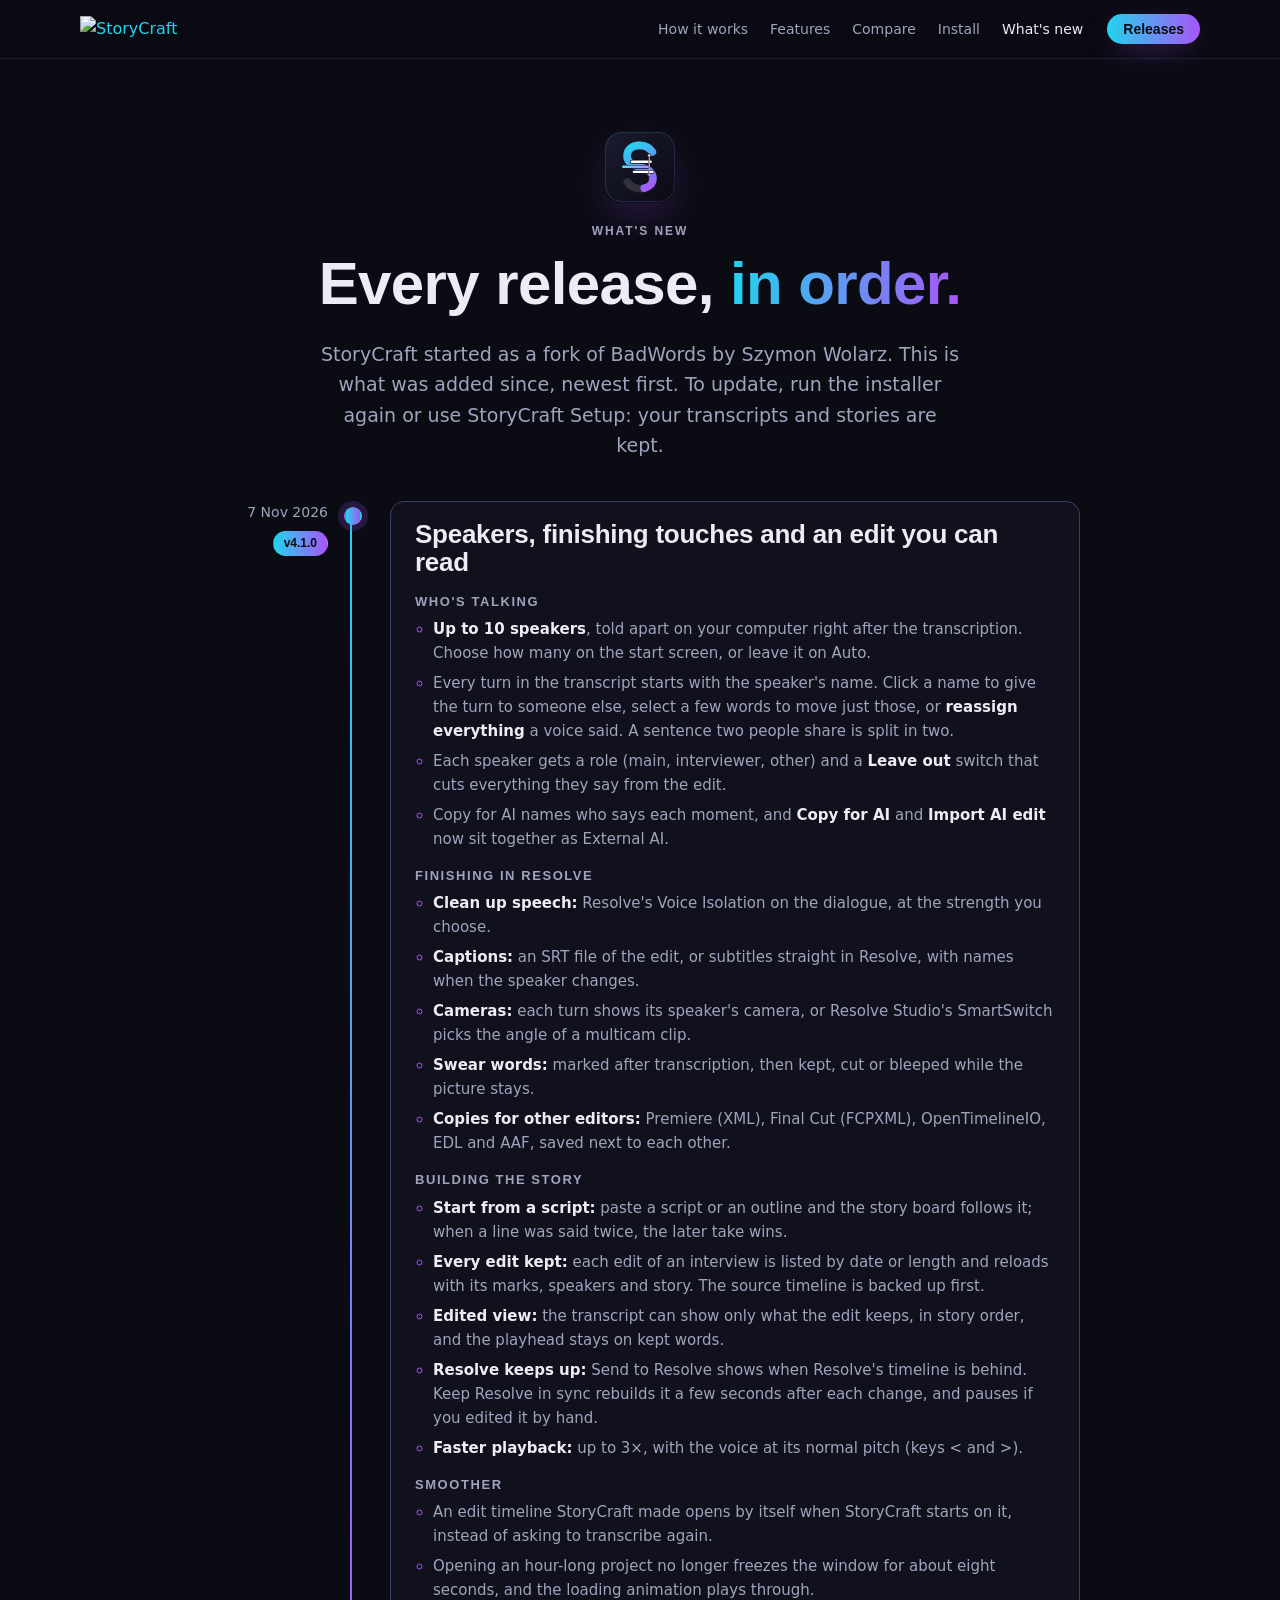
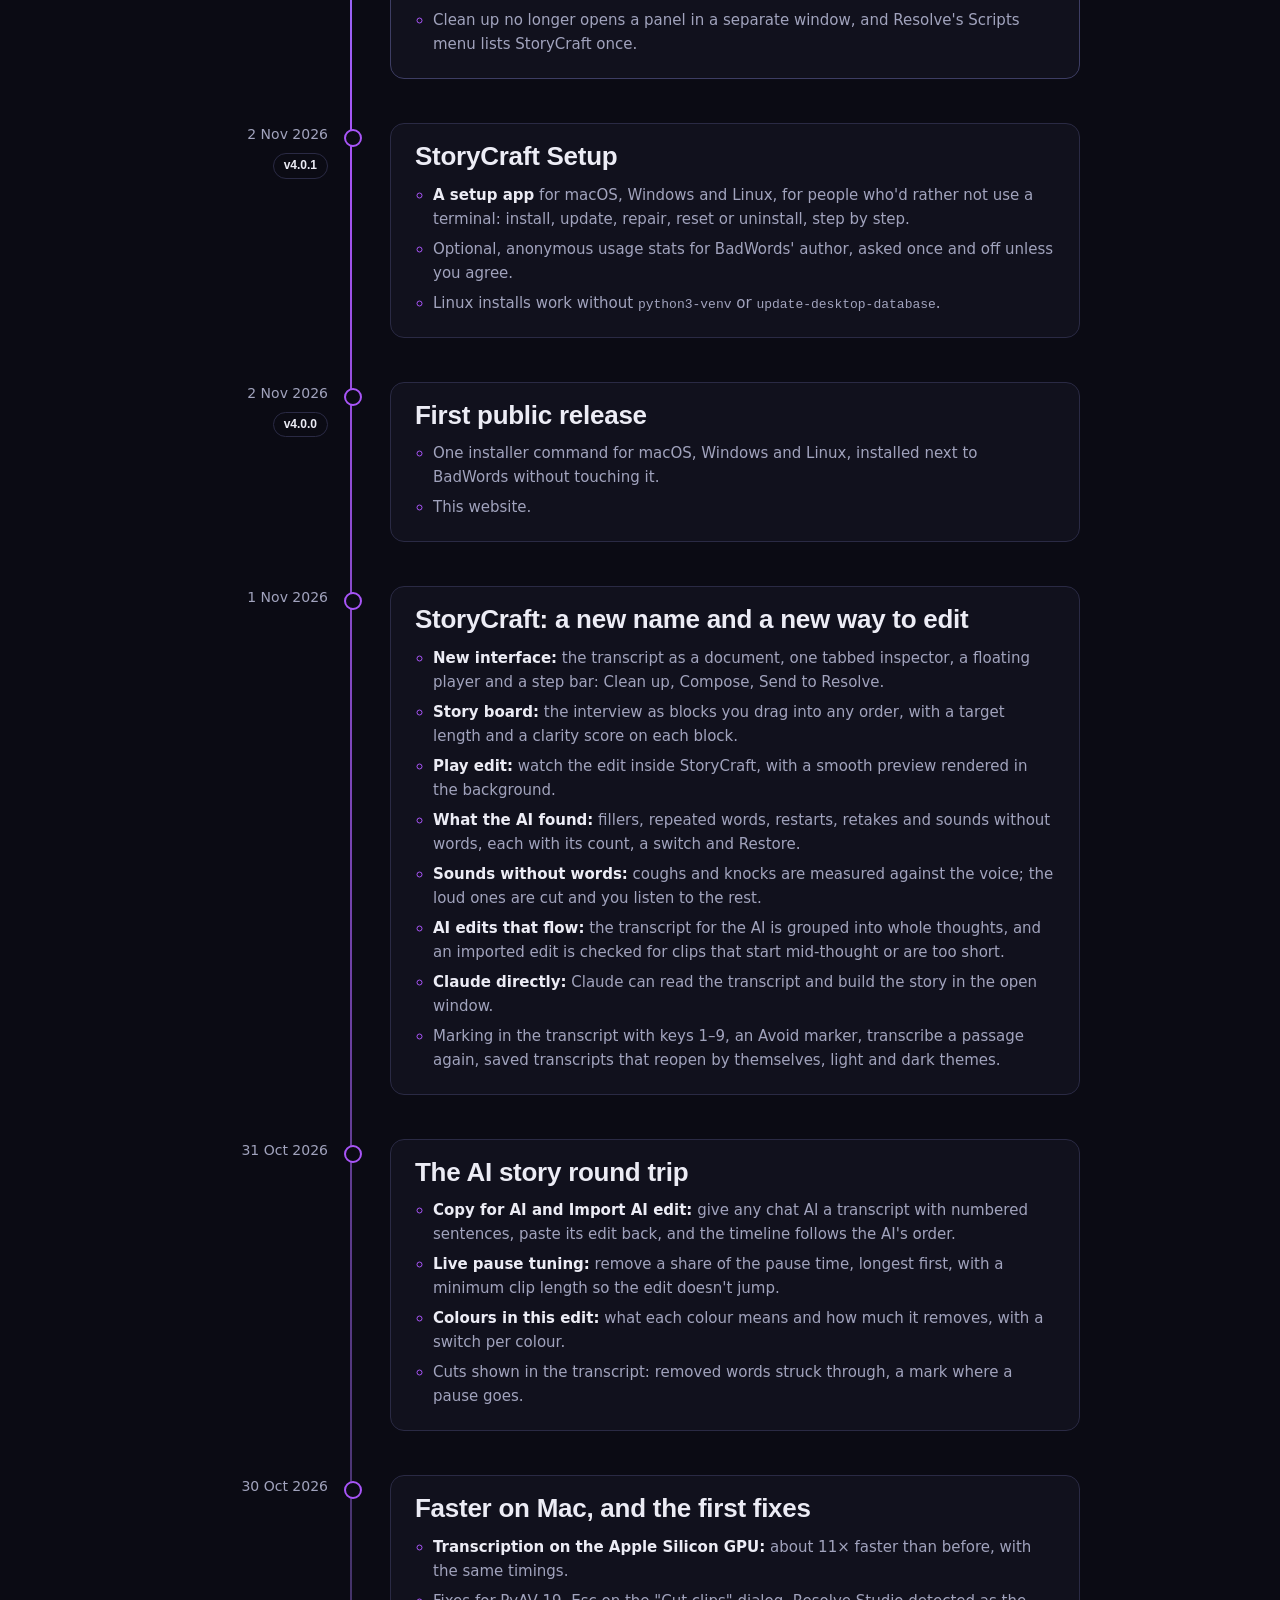
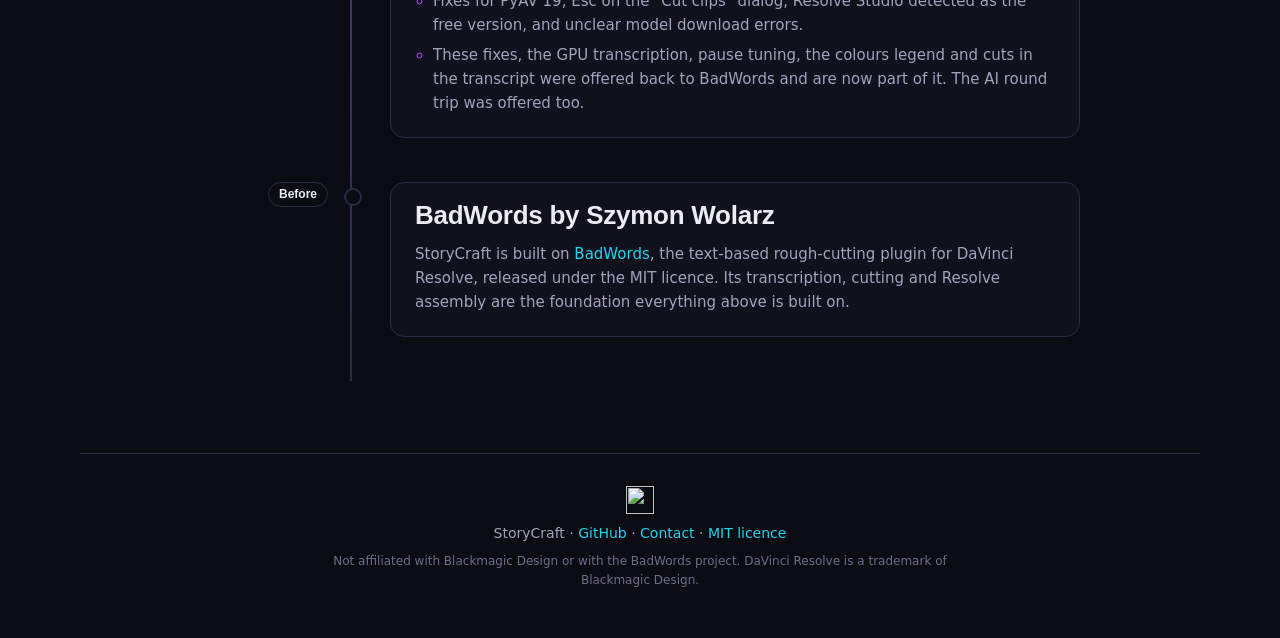
==== website/timeline.html @ 23ee4ccc "feat(website): v4.1 features, animated mark, What's new timeline - Hero mark animated like the app's" ====
<!doctype html>
<html lang="en">
<head>
<meta charset="utf-8">
<meta name="viewport" content="width=device-width, initial-scale=1">
<title>What's new · StoryCraft</title>
<meta name="description" content="Every StoryCraft release and what it added, from the first fixes to BadWords to speakers, captions and cameras by speaker.">
<meta name="theme-color" content="#0b0b14">
<meta property="og:title" content="What's new in StoryCraft">
<meta property="og:description" content="Every StoryCraft release and what it added.">
<meta property="og:image" content="assets/brand/icon-512.png">
<link rel="icon" href="assets/brand/favicon.svg" type="image/svg+xml">
<link rel="icon" href="assets/brand/favicon.ico" sizes="any">
<link rel="apple-touch-icon" href="assets/brand/apple-touch-icon.png">
<link rel="stylesheet" href="styles.css?v=13">
</head>
<body>

<header class="nav">
  <a class="nav-brand" href="index.html" aria-label="StoryCraft home"><img src="assets/brand/storycraft-wordmark.svg" alt="StoryCraft" height="26"></a>
  <nav class="nav-links" aria-label="Sections">
    <a href="index.html#how">How it works</a>
    <a href="index.html#features">Features</a>
    <a href="index.html#compare">Compare</a>
    <a href="index.html#install">Install</a>
    <a href="timeline.html" aria-current="page">What's new</a>
  </nav>
  <a class="btn btn-small" href="https://github.com/Boris-Edu/StoryCraft/releases">Releases</a>
</header>

<main id="top">

<section class="rel-hero wrap">
  <svg class="rel-mark" data-mark width="72" height="72" viewBox="0 0 512 512" aria-hidden="true"><image href="assets/brand/storycraft-mark.svg" width="512" height="512"/></svg>
  <p class="eyebrow">What's new</p>
  <h1>Every release, <span class="grad">in order.</span></h1>
  <p class="lede">StoryCraft started as a fork of BadWords by Szymon Wolarz. This is what was added since, newest first. To update, run the installer again or use StoryCraft Setup: your transcripts and stories are kept.</p>
</section>

<section class="wrap">
  <ol class="rel">

    <li class="rel-item rel-latest">
      <div class="rel-when"><time datetime="2026-11-07">7 Nov 2026</time><span class="rel-ver">v4.1.0</span></div>
      <div class="rel-body">
        <h2>Speakers, finishing touches and an edit you can read</h2>
        <h3>Who's talking</h3>
        <ul>
          <li><b>Up to 10 speakers</b>, told apart on your computer right after the transcription. Choose how many on the start screen, or leave it on Auto.</li>
          <li>Every turn in the transcript starts with the speaker's name. Click a name to give the turn to someone else, select a few words to move just those, or <b>reassign everything</b> a voice said. A sentence two people share is split in two.</li>
          <li>Each speaker gets a role (main, interviewer, other) and a <b>Leave out</b> switch that cuts everything they say from the edit.</li>
          <li>Copy for AI names who says each moment, and <b>Copy for AI</b> and <b>Import AI edit</b> now sit together as External AI.</li>
        </ul>
        <h3>Finishing in Resolve</h3>
        <ul>
          <li><b>Clean up speech:</b> Resolve's Voice Isolation on the dialogue, at the strength you choose.</li>
          <li><b>Captions:</b> an SRT file of the edit, or subtitles straight in Resolve, with names when the speaker changes.</li>
          <li><b>Cameras:</b> each turn shows its speaker's camera, or Resolve Studio's SmartSwitch picks the angle of a multicam clip.</li>
          <li><b>Swear words:</b> marked after transcription, then kept, cut or bleeped while the picture stays.</li>
          <li><b>Copies for other editors:</b> Premiere (XML), Final Cut (FCPXML), OpenTimelineIO, EDL and AAF, saved next to each other.</li>
        </ul>
        <h3>Building the story</h3>
        <ul>
          <li><b>Start from a script:</b> paste a script or an outline and the story board follows it; when a line was said twice, the later take wins.</li>
          <li><b>Every edit kept:</b> each edit of an interview is listed by date or length and reloads with its marks, speakers and story. The source timeline is backed up first.</li>
          <li><b>Edited view:</b> the transcript can show only what the edit keeps, in story order, and the playhead stays on kept words.</li>
          <li><b>Resolve keeps up:</b> Send to Resolve shows when Resolve's timeline is behind. Keep Resolve in sync rebuilds it a few seconds after each change, and pauses if you edited it by hand.</li>
          <li><b>Faster playback:</b> up to 3×, with the voice at its normal pitch (keys &lt; and &gt;).</li>
        </ul>
        <h3>Smoother</h3>
        <ul>
          <li>An edit timeline StoryCraft made opens by itself when StoryCraft starts on it, instead of asking to transcribe again.</li>
          <li>Opening an hour-long project no longer freezes the window for about eight seconds, and the loading animation plays through.</li>
          <li>Clean up no longer opens a panel in a separate window, and Resolve's Scripts menu lists StoryCraft once.</li>
        </ul>
      </div>
    </li>

    <li class="rel-item">
      <div class="rel-when"><time datetime="2026-11-02">2 Nov 2026</time><span class="rel-ver">v4.0.1</span></div>
      <div class="rel-body">
        <h2>StoryCraft Setup</h2>
        <ul>
          <li><b>A setup app</b> for macOS, Windows and Linux, for people who'd rather not use a terminal: install, update, repair, reset or uninstall, step by step.</li>
          <li>Optional, anonymous usage stats for BadWords' author, asked once and off unless you agree.</li>
          <li>Linux installs work without <code>python3-venv</code> or <code>update-desktop-database</code>.</li>
        </ul>
      </div>
    </li>

    <li class="rel-item">
      <div class="rel-when"><time datetime="2026-11-02">2 Nov 2026</time><span class="rel-ver">v4.0.0</span></div>
      <div class="rel-body">
        <h2>First public release</h2>
        <ul>
          <li>One installer command for macOS, Windows and Linux, installed next to BadWords without touching it.</li>
          <li>This website.</li>
        </ul>
      </div>
    </li>

    <li class="rel-item">
      <div class="rel-when"><time datetime="2026-11-01">1 Nov 2026</time></div>
      <div class="rel-body">
        <h2>StoryCraft: a new name and a new way to edit</h2>
        <ul>
          <li><b>New interface:</b> the transcript as a document, one tabbed inspector, a floating player and a step bar: Clean up, Compose, Send to Resolve.</li>
          <li><b>Story board:</b> the interview as blocks you drag into any order, with a target length and a clarity score on each block.</li>
          <li><b>Play edit:</b> watch the edit inside StoryCraft, with a smooth preview rendered in the background.</li>
          <li><b>What the AI found:</b> fillers, repeated words, restarts, retakes and sounds without words, each with its count, a switch and Restore.</li>
          <li><b>Sounds without words:</b> coughs and knocks are measured against the voice; the loud ones are cut and you listen to the rest.</li>
          <li><b>AI edits that flow:</b> the transcript for the AI is grouped into whole thoughts, and an imported edit is checked for clips that start mid-thought or are too short.</li>
          <li><b>Claude directly:</b> Claude can read the transcript and build the story in the open window.</li>
          <li>Marking in the transcript with keys 1–9, an Avoid marker, transcribe a passage again, saved transcripts that reopen by themselves, light and dark themes.</li>
        </ul>
      </div>
    </li>

    <li class="rel-item">
      <div class="rel-when"><time datetime="2026-10-31">31 Oct 2026</time></div>
      <div class="rel-body">
        <h2>The AI story round trip</h2>
        <ul>
          <li><b>Copy for AI and Import AI edit:</b> give any chat AI a transcript with numbered sentences, paste its edit back, and the timeline follows the AI's order.</li>
          <li><b>Live pause tuning:</b> remove a share of the pause time, longest first, with a minimum clip length so the edit doesn't jump.</li>
          <li><b>Colours in this edit:</b> what each colour means and how much it removes, with a switch per colour.</li>
          <li>Cuts shown in the transcript: removed words struck through, a mark where a pause goes.</li>
        </ul>
      </div>
    </li>

    <li class="rel-item">
      <div class="rel-when"><time datetime="2026-10-30">30 Oct 2026</time></div>
      <div class="rel-body">
        <h2>Faster on Mac, and the first fixes</h2>
        <ul>
          <li><b>Transcription on the Apple Silicon GPU:</b> about 11× faster than before, with the same timings.</li>
          <li>Fixes for PyAV 19, Esc on the "Cut clips" dialog, Resolve Studio detected as the free version, and unclear model download errors.</li>
          <li>These fixes, the GPU transcription, pause tuning, the colours legend and cuts in the transcript were offered back to BadWords and are now part of it. The AI round trip was offered too.</li>
        </ul>
      </div>
    </li>

    <li class="rel-item rel-origin">
      <div class="rel-when"><span class="rel-ver">Before</span></div>
      <div class="rel-body">
        <h2>BadWords by Szymon Wolarz</h2>
        <p>StoryCraft is built on <a href="https://github.com/veritus-git/BadWords">BadWords</a>, the text-based rough-cutting plugin for DaVinci Resolve, released under the MIT licence. Its transcription, cutting and Resolve assembly are the foundation everything above is built on.</p>
      </div>
    </li>

  </ol>
</section>

</main>

<footer class="footer wrap">
  <img src="assets/brand/storycraft-glyph.svg" alt="" width="28" height="28">
  <p>StoryCraft · <a href="https://github.com/Boris-Edu/StoryCraft">GitHub</a> · <a href="mailto:boris@dessimond.com">Contact</a> · <a href="https://github.com/Boris-Edu/StoryCraft/blob/fork/LICENSE">MIT licence</a></p>
  <p class="fine">Not affiliated with Blackmagic Design or with the BadWords project. DaVinci Resolve is a trademark of Blackmagic Design.</p>
</footer>

<script src="mark.js?v=1"></script>
</body>
</html>
---- website/styles.css ----
@font-face { font-family: "Outfit"; src: url("assets/fonts/Outfit-Variable.ttf") format("truetype"); font-weight: 100 900; font-display: swap; }
@font-face { font-family: "Inter"; src: url("assets/fonts/Inter-Variable.ttf") format("truetype"); font-weight: 100 900; font-display: swap; }

:root {
  --ink: #0b0b14;
  --ink-2: #11111d;
  --ink-3: #181828;
  --ink-4: #22223a;
  --line: #2a2a44;
  --text: #ececf5;
  --muted: #a1a3bd;
  --faint: #6c6e8a;
  --cyan: #22d3ee;
  --violet: #a855f7;
  --grad: linear-gradient(90deg, var(--cyan), var(--violet));
  --red: #f05252;
  --blue: #5b8def;
  --tan: #c8a97e;
  --cocoa: #8b5a3c;
  --yellow: #f5c542;
  --green: #34d399;
  --radius: 14px;
}

* { box-sizing: border-box; }
html { scroll-behavior: smooth; }
body {
  margin: 0;
  background: var(--ink);
  color: var(--text);
  font: 16px/1.6 "Inter", system-ui, sans-serif;
  -webkit-font-smoothing: antialiased;
  overflow-x: hidden;
}
a { color: var(--cyan); text-decoration: none; }
a:hover { text-decoration: underline; }
h1, h2, h3 { font-family: "Outfit", "Inter", sans-serif; line-height: 1.1; margin: 0; letter-spacing: -0.01em; }
h2 { font-size: clamp(28px, 4vw, 40px); font-weight: 600; }
h3 { font-size: 19px; font-weight: 600; }
code { font: 13px/1.4 ui-monospace, "SF Mono", Menlo, monospace; }
.wrap { width: min(1120px, 100% - 32px); margin-inline: auto; }
.grad { background: var(--grad); -webkit-background-clip: text; background-clip: text; color: transparent; }
.eyebrow { font: 600 12px/1 "Outfit", sans-serif; letter-spacing: .16em; text-transform: uppercase; color: var(--muted); margin: 0 0 14px; }
.section-head { text-align: center; max-width: 680px; margin: 0 auto 44px; }
.section-lede { color: var(--muted); margin: 14px 0 0; }

/* ── Buttons ── */
.btn {
  display: inline-flex; align-items: center; justify-content: center; gap: 8px;
  padding: 13px 22px; border-radius: 999px; border: 0;
  background: var(--grad); color: #0b0b14; font: 600 15px/1 "Inter", sans-serif;
  box-shadow: 0 8px 30px -10px rgba(168, 85, 247, .6);
  transition: transform .2s, box-shadow .2s;
}
.btn:hover { text-decoration: none; transform: translateY(-1px); box-shadow: 0 12px 34px -10px rgba(168, 85, 247, .8); }
.btn-ghost { background: transparent; color: var(--text); box-shadow: inset 0 0 0 1px var(--line); }
.btn-ghost:hover { box-shadow: inset 0 0 0 1px var(--muted); }
.btn-small { padding: 8px 16px; font-size: 14px; }
.btn-coffee { background: #0b8e46; color: #fff; box-shadow: 0 8px 30px -12px rgba(11, 142, 70, .8); }

/* ── Nav ── */
.nav {
  position: sticky; top: 0; z-index: 10;
  display: flex; align-items: center; gap: 24px;
  padding: 14px max(16px, calc((100% - 1120px) / 2));
  background: rgba(11, 11, 20, .78); backdrop-filter: blur(12px);
  border-bottom: 1px solid rgba(42, 42, 68, .6);
}
.nav-brand { display: flex; }
.nav-links { display: flex; gap: 22px; margin-left: auto; }
.nav-links a { color: var(--muted); font-size: 14px; }
.nav-links a:hover { color: var(--text); text-decoration: none; }

/* ── Hero ── */
.hero { position: relative; text-align: center; padding: 96px 16px 72px; overflow: hidden; }
.hero-glow {
  position: absolute; inset: -20% 10% auto; height: 560px; z-index: -1;
  background: radial-gradient(closest-side, rgba(34, 211, 238, .22), transparent 70%) 35% 40% / 60% 80% no-repeat,
              radial-gradient(closest-side, rgba(168, 85, 247, .28), transparent 70%) 65% 50% / 60% 80% no-repeat;
  filter: blur(20px);
  animation: breathe 9s ease-in-out infinite alternate;
}
@keyframes breathe { from { opacity: .7; transform: scale(.96); } to { opacity: 1; transform: scale(1.04); } }
.hero-mark { display: block; margin: 0 auto 28px; border-radius: 24px; box-shadow: 0 20px 60px -20px rgba(168, 85, 247, .6); }
.hero h1 { font-size: clamp(40px, 7vw, 76px); font-weight: 600; }
.lede { max-width: 640px; margin: 22px auto 0; color: var(--muted); font-size: clamp(16px, 2vw, 19px); }
.hero-cta { display: flex; gap: 12px; justify-content: center; flex-wrap: wrap; margin-top: 32px; }
.flow-pills { list-style: none; display: flex; flex-wrap: wrap; justify-content: center; gap: 8px; padding: 0; margin: 40px 0 0; counter-reset: p; }
.flow-pills li {
  counter-increment: p; font-size: 13px; color: var(--muted);
  padding: 7px 14px; border-radius: 999px; border: 1px solid var(--line); background: var(--ink-2);
}
.flow-pills li::before { content: counter(p); color: var(--cyan); font-weight: 600; margin-right: 8px; }

/* ── Why ── */
.why { text-align: center; max-width: 760px; padding: 32px 0 88px; }
.why-quote { font: 500 clamp(20px, 2.6vw, 27px)/1.45 "Outfit", sans-serif; margin: 0; }
.why-answer { color: var(--muted); margin: 18px 0 0; }

/* ── How: steps ── */
.how { padding-bottom: 104px; }
.how-grid > *, .clean > *, .compose > *, .resolve > *, .ai-grid > *, .cards > * { min-width: 0; }
.how-grid { display: grid; grid-template-columns: minmax(260px, 340px) 1fr; gap: 28px; align-items: start; }
.steps { list-style: none; margin: 0; padding: 0; display: grid; gap: 10px; }
.step {
  position: relative; overflow: hidden; width: 100%; text-align: left; cursor: pointer;
  display: flex; gap: 14px; padding: 16px; border-radius: var(--radius);
  background: transparent; border: 1px solid transparent; color: var(--muted); font: inherit;
  transition: background .25s, border-color .25s, color .25s;
}
.step:hover { background: var(--ink-2); }
.step[aria-selected="true"] { background: var(--ink-2); border-color: var(--line); color: var(--text); }
.step-num {
  flex: none; width: 28px; height: 28px; border-radius: 50%; display: grid; place-items: center;
  font: 600 13px/1 "Outfit", sans-serif; border: 1px solid var(--line); color: var(--muted);
}
.step[aria-selected="true"] .step-num { background: var(--grad); color: #0b0b14; border-color: transparent; }
.step-text { display: grid; gap: 4px; }
.step-text b { font: 600 16px/1.3 "Outfit", sans-serif; }
.step-text span { font-size: 14px; line-height: 1.5; }
.step-progress { position: absolute; left: 0; bottom: 0; height: 2px; width: 0; background: var(--grad); }
.step[aria-selected="true"] .step-progress { animation: progress var(--dur, 6s) linear forwards; }
.paused .step[aria-selected="true"] .step-progress { animation-play-state: paused; }
@keyframes progress { to { width: 100%; } }

/* ── How: stage ── */
.stage {
  position: relative; min-height: 430px; border-radius: 18px; overflow: hidden;
  background: linear-gradient(180deg, var(--ink-2), var(--ink));
  border: 1px solid var(--line);
  box-shadow: 0 40px 80px -40px rgba(0, 0, 0, .8), 0 0 0 1px rgba(168, 85, 247, .06);
}
.stage-bar { display: flex; align-items: center; gap: 12px; padding: 11px 14px; border-bottom: 1px solid var(--line); background: var(--ink-3); }
.dots { display: flex; gap: 6px; }
.dots i { width: 10px; height: 10px; border-radius: 50%; background: #3a3a55; }
.stage-title { font-size: 12px; color: var(--muted); flex: 1; text-align: center; }
.stage-pause { font: 12px "Inter", sans-serif; color: var(--muted); background: transparent; border: 1px solid var(--line); border-radius: 6px; padding: 3px 9px; cursor: pointer; }
.stage-pause:hover { color: var(--text); }
.scene { position: absolute; inset: 45px 0 0; padding: 22px; opacity: 0; visibility: hidden; transition: opacity .4s; }
.scene.active { opacity: 1; visibility: visible; }

/* animated pieces: [data-at] elements get their class at their time */
.resetting, .resetting * { transition: none !important; }
[data-at] { transition: opacity .45s, transform .45s, max-width .5s, color .3s, background-color .3s; }

/* Scene 1: transcribe */
.wave { position: relative; height: 64px; display: flex; align-items: center; gap: 3px; padding: 0 2px; margin-bottom: 18px; }
.wave > i { flex: 1; border-radius: 2px; background: #33335a; min-height: 3px; }
.wave-head { position: absolute; top: -4px; bottom: -4px; left: 0; width: 2px; background: var(--cyan); box-shadow: 0 0 12px var(--cyan); }
.wave-head.run { animation: sweep 4s linear forwards; }
@keyframes sweep { to { left: 100%; } }
.status-chip { display: inline-flex; align-items: center; gap: 9px; font-size: 12px; color: var(--muted); padding: 6px 12px; border-radius: 999px; background: var(--ink-3); border: 1px solid var(--line); margin-bottom: 16px; }
.status-chip .pct { color: var(--text); font-weight: 600; min-width: 3.4ch; }
.spin { width: 12px; height: 12px; border-radius: 50%; border: 2px solid var(--line); border-top-color: var(--cyan); animation: rot 0.9s linear infinite; }
@keyframes rot { to { transform: rotate(360deg); } }
.transcript { display: grid; gap: 4px; }
.line { margin: 0; padding: 7px 10px; border-radius: 8px; font-size: 15px; opacity: 0; transform: translateY(6px); }
.line.on, .line.show { opacity: 1; transform: none; }
.line:hover { background: var(--ink-3); }
.line time { display: inline-block; width: 42px; color: var(--faint); font: 12px ui-monospace, Menlo, monospace; }
.sound { font-size: 13px; color: #d9b49a; background: rgba(139, 90, 60, .28); border: 1px solid rgba(139, 90, 60, .6); border-radius: 6px; padding: 1px 8px; }

/* Scene 2: clean up */
.clean { display: grid; grid-template-columns: 1fr 210px; gap: 18px; }
.cut { display: inline-block; vertical-align: bottom; white-space: pre; max-width: 30em; overflow: hidden; border-radius: 4px; }
.cut.on { text-decoration: line-through; text-decoration-thickness: 2px; }
.cut.filler.on { background-color: rgba(240, 82, 82, .22); color: #ffb4b4; }
.cut.retake.on { background-color: rgba(91, 141, 239, .22); color: #b9cdfa; }
.cut.sound { color: #d9b49a; background: rgba(139, 90, 60, .28); padding: 0 8px; }
.cut.sound.on { background-color: rgba(139, 90, 60, .5); color: #f3d3bd; }
.go .cut { max-width: 0; padding: 0; opacity: 0; }
.gone-line { max-height: 3em; transition: max-height .5s, padding .5s, opacity .4s; overflow: hidden; }
.go .gone-line { max-height: 0; padding-block: 0; opacity: 0; }
.found { background: var(--ink-3); border: 1px solid var(--line); border-radius: 12px; padding: 14px; align-self: start; }
.found-title { margin: 0 0 10px; font: 600 13px "Outfit", sans-serif; }
.found-row { display: flex; align-items: center; gap: 8px; margin: 0; padding: 6px 0; font-size: 13px; color: var(--muted); opacity: .25; }
.found-row.on { opacity: 1; }
.found-row b { margin-left: auto; color: var(--text); }
.sw { width: 10px; height: 10px; border-radius: 3px; }
.sw.red { background: var(--red); } .sw.blue { background: var(--blue); } .sw.cocoa { background: var(--cocoa); } .sw.tan { background: var(--tan); }
.found-total { margin: 10px 0 0; padding-top: 10px; border-top: 1px solid var(--line); font-size: 13px; color: var(--muted); opacity: 0; }
.found-total.on { opacity: 1; }
.found-total b { color: var(--text); font-size: 16px; }

/* Scene 3: compose */
.compose { display: grid; grid-template-columns: 1fr 1fr; gap: 18px; }
.chat { display: flex; flex-direction: column; gap: 8px; min-width: 0; }
.bubble { margin: 0; padding: 10px 13px; border-radius: 12px; font-size: 14px; opacity: 0; transform: translateY(6px); }
.bubble.user { background: var(--ink-4); align-self: flex-end; border-bottom-right-radius: 4px; max-width: 90%; }
.bubble.reply { background: rgba(168, 85, 247, .14); border: 1px solid rgba(168, 85, 247, .35); border-bottom-left-radius: 4px; }
.tool { margin: 0; display: flex; align-items: center; gap: 8px; font-size: 12.5px; color: var(--muted); opacity: 0; transform: translateY(6px); }
.tool code { color: var(--cyan); font-size: 12px; }
.bubble.on, .tool.on { opacity: 1; transform: none; }
.tick { flex: none; width: 16px; height: 16px; border-radius: 50%; display: grid; place-items: center; font-size: 10px; font-weight: 700; color: #0b0b14; }
.tick.ok { background: var(--green); } .tick.ok::after { content: "✓"; }
.tick.warn { background: var(--yellow); } .tick.warn::after { content: "!"; }
.board { background: var(--ink-3); border: 1px solid var(--line); border-radius: 12px; padding: 12px; }
.board-head { display: flex; justify-content: space-between; font: 600 13px "Outfit", sans-serif; margin-bottom: 8px; }
.target { color: var(--muted); font: 12px "Inter", sans-serif; }
.target b { color: var(--text); display: inline-grid; }
.target b > span { grid-area: 1 / 1; }
.target .t-c { opacity: 0; }
.target b > span > span { opacity: 0; }
.target .t-a { opacity: 1; }
.target .t-b.on { opacity: 1; color: var(--yellow); }
.target .t-c.on { opacity: 1; color: var(--green); }
.target b > span.hide { opacity: 0; }
.meter { height: 4px; border-radius: 4px; background: var(--ink-4); margin-bottom: 12px; overflow: hidden; }
.meter span { display: block; height: 100%; width: 8%; background: var(--grad); transition: width .8s, background .3s; }
.meter span.over { width: 100%; background: var(--yellow); }
.sorted-meter .meter span { width: 98%; background: var(--grad); }
.blocks { position: relative; height: calc(6 * 40px); }
.block {
  position: absolute; left: 0; right: 0; height: 34px; top: calc(var(--from) * 40px);
  display: flex; align-items: center; gap: 9px; padding: 0 10px; border-radius: 8px;
  background: var(--ink-4); border: 1px solid var(--line); font-size: 13px;
  transition: top .7s cubic-bezier(.6, .05, .3, 1), opacity .4s, border-color .3s;
}
.block i { width: 4px; height: 18px; border-radius: 2px; background: var(--c); }
.block em { margin-left: auto; font-style: normal; color: var(--faint); font-size: 12px; }
.block.sorted { top: calc(var(--to) * 40px); }
.block.drop.flag { border-color: var(--yellow); }
.sorted-meter .block.drop { opacity: 0; top: calc(var(--to) * 40px); }

/* Scene 4: Resolve */
.resolve { display: grid; grid-template-columns: 190px 1fr; gap: 14px; }
.pool { background: var(--ink-3); border: 1px solid var(--line); border-radius: 12px; padding: 12px; font-size: 12.5px; }
.pool-title { margin: 0 0 8px; font: 600 13px "Outfit", sans-serif; }
.pool p { margin: 0; padding: 4px 0; }
.bin { color: var(--muted); }
.bin::before { content: "▸ "; color: var(--faint); }
.bin.open { opacity: 0; } .bin.open.on { opacity: 1; }
.item { padding-left: 14px !important; color: var(--text); }
.item.new { opacity: 0; transform: translateX(-6px); color: var(--cyan); }
.item.new.on { opacity: 1; transform: none; }
.tl { position: relative; background: #121218; border: 1px solid var(--line); border-radius: 12px; padding: 10px 12px 44px; }
.ruler { display: flex; justify-content: space-between; margin-left: 30px; font: 10px ui-monospace, Menlo, monospace; color: var(--faint); padding-bottom: 6px; border-bottom: 1px solid var(--line); }
.track { display: flex; align-items: center; gap: 8px; margin-top: 10px; }
.track b { width: 22px; font: 600 11px "Inter", sans-serif; color: var(--muted); }
.lane { position: relative; flex: 1; height: 44px; background: #191921; border-radius: 6px; }
.clip { position: absolute; top: 4px; bottom: 4px; left: calc(var(--x) * 1%); width: calc(var(--w) * 1% - 2px); border-radius: 4px; opacity: 0; transform: translateY(-14px); }
.clip.v { background: linear-gradient(180deg, #3b5f9e, #2d4a7c); }
.clip.a { background: linear-gradient(180deg, #2f7a5a, #245e46); }
.clip.on { opacity: 1; transform: none; }
.fade { position: absolute; top: 4px; bottom: 4px; left: calc(var(--x) * 1% - 7px); width: 12px; opacity: 0;
  background: linear-gradient(135deg, transparent 45%, rgba(255, 255, 255, .7) 50%, transparent 55%), rgba(255, 255, 255, .15); border-radius: 2px; }
.fade.on { opacity: 1; }
.marker { position: absolute; top: -14px; left: calc(var(--x) * 1% - 6px); width: 12px; height: 14px; background: var(--yellow); clip-path: polygon(0 0, 100% 0, 100% 60%, 50% 100%, 0 60%); opacity: 0; transform: translateY(-6px); }
.marker.on { opacity: 1; transform: none; }
.playhead { position: absolute; top: 6px; bottom: 34px; left: calc(30px + 12px); width: 2px; background: #ff4d4d; opacity: 0; }
.playhead.run { opacity: 1; animation: play 2.8s linear forwards; }
@keyframes play { to { left: calc(100% - 14px); } }
.marker-note { position: absolute; left: 12px; bottom: 10px; margin: 0; font-size: 12px; color: var(--muted); display: flex; align-items: center; gap: 7px; opacity: 0; }
.marker-note i { width: 9px; height: 9px; background: var(--yellow); clip-path: polygon(0 0, 100% 0, 100% 60%, 50% 100%, 0 60%); }
.marker-note.on { opacity: 1; }
.toast { position: absolute; left: 22px; right: 22px; bottom: 22px; margin: 0; display: flex; align-items: center; gap: 10px; padding: 12px 14px; border-radius: 12px; background: var(--ink-3); border: 1px solid var(--line); font-size: 13.5px; opacity: 0; transform: translateY(10px); }
.toast.on { opacity: 1; transform: none; }

/* ── Screenshots ── */
.screens { padding-bottom: 104px; }
.screens-bar { display: flex; justify-content: center; align-items: center; gap: 14px; flex-wrap: wrap; margin-bottom: 18px; }
.screens-bar .tabs { margin: 0; flex-wrap: wrap; }
.mode-tabs .tab[aria-pressed="true"] { color: #0b0b14; background: var(--text); border-color: var(--text); }
.shot { margin: 0; }
.shot-open { display: block; width: 100%; padding: 0; border: 0; background: none; cursor: zoom-in; border-radius: 16px; }
.shot img {
  display: block; width: 100%; height: auto; border-radius: 16px; border: 1px solid var(--line);
  box-shadow: 0 50px 100px -50px rgba(0, 0, 0, .9), 0 0 0 1px rgba(168, 85, 247, .08), 0 30px 80px -60px rgba(168, 85, 247, .5);
  transition: opacity .25s;
}
.shot img.loading { opacity: .4; }
.shot figcaption { text-align: center; color: var(--muted); font-size: 14px; margin-top: 16px; }
.lightbox { padding: 0; border: 0; background: transparent; max-width: 96vw; max-height: 96vh; }
.lightbox::backdrop { background: rgba(5, 5, 10, .86); backdrop-filter: blur(4px); }
.lightbox img { display: block; max-width: 96vw; max-height: 92vh; border-radius: 10px; }
.lightbox-close { position: fixed; top: 16px; right: 20px; width: 40px; height: 40px; border-radius: 50%; border: 1px solid var(--line); background: var(--ink-3); color: var(--text); font-size: 22px; cursor: pointer; }

/* ── Features ── */
.features { padding-bottom: 104px; }
.cards { display: grid; grid-template-columns: repeat(3, 1fr); gap: 16px; }
.card { padding: 26px; border-radius: var(--radius); background: var(--ink-2); border: 1px solid var(--line); transition: border-color .25s, transform .25s; }
.card:hover { border-color: #3d3d63; transform: translateY(-2px); }
.card h3 { margin-bottom: 10px; }
.card h3::before { content: ""; display: block; width: 28px; height: 3px; border-radius: 3px; background: var(--grad); margin-bottom: 16px; }
.card p { margin: 0; color: var(--muted); font-size: 15px; }

/* ── AI ── */
.ai { padding-bottom: 104px; }
.ai-grid { display: grid; grid-template-columns: 1fr 1fr; gap: 16px; }
.ai-card { padding: 28px; border-radius: var(--radius); background: var(--ink-2); border: 1px solid var(--line); }
.ai-card p { color: var(--muted); }
.ai-tag { display: inline-block; margin: 0 0 12px; font-size: 12px; color: var(--cyan) !important; border: 1px solid rgba(34, 211, 238, .35); padding: 3px 10px; border-radius: 999px; }
.ai-card h3 { margin-bottom: 16px; }
.loop { margin: 0; padding: 0; list-style: none; counter-reset: s; display: grid; gap: 12px; }
.loop li { counter-increment: s; position: relative; padding-left: 38px; color: var(--muted); font-size: 15px; }
.loop li b { color: var(--text); }
.loop li::before { content: counter(s); position: absolute; left: 0; top: 0; width: 26px; height: 26px; border-radius: 50%; display: grid; place-items: center; background: var(--ink-4); color: var(--text); font: 600 12px "Outfit", sans-serif; }
.loop-diagram { width: 100%; height: auto; margin: 4px 0 8px; }
.loop-diagram .flow { stroke-dasharray: 6 8; animation: dash 2.4s linear infinite; }
@keyframes dash { to { stroke-dashoffset: -56; } }

/* ── Compare ── */
.compare { padding-bottom: 104px; }
.compare-scroll { overflow-x: auto; border: 1px solid var(--line); border-radius: var(--radius); background: var(--ink-2); }
.compare-scroll:focus-visible { outline: 2px solid var(--cyan); outline-offset: 2px; }
.compare-table { width: 100%; min-width: 760px; border-collapse: collapse; font-size: 14px; }
.compare-table th, .compare-table td { padding: 14px 12px; text-align: center; vertical-align: middle; border-bottom: 1px solid var(--line); color: var(--muted); white-space: nowrap; }
.compare-table tbody tr:last-child th, .compare-table tbody tr:last-child td { border-bottom: 0; }
.compare-table thead th { font: 600 11px/1.3 "Outfit", sans-serif; letter-spacing: .12em; text-transform: uppercase; color: var(--faint); }
.compare-table th:first-child { text-align: left; position: sticky; left: 0; background: var(--ink-2); z-index: 1; }
.compare-table tbody th { color: var(--text); font-weight: 600; }
.compare-table tbody tr:hover th, .compare-table tbody tr:hover td { background: rgba(255, 255, 255, .025); }
.compare-table tr.us th, .compare-table tr.us td { color: var(--text); background: rgba(34, 211, 238, .06); }
.compare-table tr.us th:first-child { background: #14202c; box-shadow: inset 3px 0 0 var(--cyan); }
.mk { display: inline-grid; place-items: center; width: 26px; height: 26px; border-radius: 50%; font: 700 13px/1 "Inter", sans-serif; cursor: help; vertical-align: middle; }
.mk-y { color: #0b0b14; background: var(--grad); }
.mk-p { color: var(--cyan); border: 1px solid rgba(34, 211, 238, .5); }
.mk-n { color: var(--faint); border: 1px solid var(--line); }
.mk-u { color: var(--muted); border: 1px dashed var(--line); }
.mk:focus-visible, .cost:focus-visible { outline: 2px solid var(--cyan); outline-offset: 2px; }
.cost { cursor: help; border-bottom: 1px dotted var(--faint); }
.compare-legend .mk { width: 20px; height: 20px; font-size: 11px; margin: 0 2px 0 6px; cursor: default; }
.tip { position: fixed; z-index: 50; max-width: 260px; padding: 8px 11px; border-radius: 8px; background: #1d1d2e; color: var(--text); border: 1px solid #3d3d63; font-size: 13px; line-height: 1.4; box-shadow: 0 8px 24px rgba(0, 0, 0, .45); pointer-events: none; opacity: 0; transform: translateY(4px); transition: opacity .12s, transform .12s; }
.tip.show { opacity: 1; transform: none; }
.compare-legend { margin: 14px 2px 0; font-size: 13px; color: var(--faint); }
.compare-notes { display: grid; grid-template-columns: 1fr 1fr; gap: 16px; margin-top: 28px; }
.compare-notes > div { padding: 26px; border-radius: var(--radius); background: var(--ink-2); border: 1px solid var(--line); }
.compare-notes h3 { margin-bottom: 14px; }
.others { margin: 0; padding: 0 0 0 18px; display: grid; gap: 12px; color: var(--muted); }
.loop-diagram circle { fill: var(--ink-4); stroke: var(--line); }
.loop-diagram text { fill: var(--text); font: 600 11px "Outfit", sans-serif; text-anchor: middle; }
.loop-diagram text.sub { fill: var(--muted); font: 9px "Inter", sans-serif; }

/* ── Privacy ── */
.privacy { padding-bottom: 104px; }
.privacy-inner { padding: 44px; border-radius: 20px; background: linear-gradient(135deg, rgba(34, 211, 238, .08), rgba(168, 85, 247, .1)); border: 1px solid var(--line); display: grid; grid-template-columns: 1fr 1.3fr; gap: 32px; align-items: center; }
.ticks { list-style: none; margin: 0; padding: 0; display: grid; gap: 12px; }
.ticks li { position: relative; padding-left: 30px; color: var(--muted); }
.ticks li::before { content: "✓"; position: absolute; left: 0; top: 1px; width: 20px; height: 20px; border-radius: 50%; display: grid; place-items: center; font-size: 11px; font-weight: 700; color: #0b0b14; background: var(--grad); }

/* ── Install ── */
.install { padding-bottom: 104px; max-width: 820px; }
.tabs { display: flex; gap: 6px; justify-content: center; margin-bottom: 14px; }
.tab { font: 500 14px "Inter", sans-serif; color: var(--muted); background: transparent; border: 1px solid var(--line); padding: 8px 18px; border-radius: 999px; cursor: pointer; }
.tab[aria-selected="true"] { color: #0b0b14; background: var(--text); border-color: var(--text); }
.cmd { display: flex; align-items: center; gap: 12px; padding: 16px 16px 16px 20px; border-radius: 12px; background: #07070d; border: 1px solid var(--line); }
.cmd[hidden] { display: none; }
.cmd code { flex: 1; min-width: 0; overflow-x: auto; white-space: nowrap; color: #d6d8f0; scrollbar-width: thin; }
.copy { flex: none; font: 500 13px "Inter", sans-serif; color: var(--text); background: var(--ink-4); border: 1px solid var(--line); border-radius: 8px; padding: 7px 12px; cursor: pointer; }
.copy:hover { border-color: var(--muted); }
.dl { display: flex; flex-wrap: wrap; align-items: center; justify-content: center; gap: 8px 14px; margin: 14px 0 0; color: var(--muted); font-size: 14px; }
.dl[hidden] { display: none; }
.dl code { color: var(--text); }
.setup-shot { margin: 30px auto 0; max-width: 520px; text-align: center; }
.setup-shot img { display: block; width: 100%; height: auto; border-radius: 12px; border: 1px solid var(--line); box-shadow: 0 24px 60px -24px rgba(168, 85, 247, .45); }
.setup-shot figcaption { margin-top: 10px; color: var(--muted); font-size: 14px; }
.reqs { margin: 26px 0 0; padding-left: 20px; color: var(--muted); display: grid; gap: 8px; font-size: 15px; }
.reqs b { color: var(--text); }

/* ── Contact ── */
.contact { padding-bottom: 96px; }
.contact-inner { text-align: center; max-width: 900px; margin: 0 auto; }
.contact-lede { color: var(--muted); max-width: 640px; margin: 16px auto 0; }
.contact-grid { display: grid; grid-template-columns: repeat(3, 1fr); gap: 14px; margin-top: 32px; text-align: left; }
.contact-card {
  display: grid; gap: 8px; align-content: start; padding: 22px; border-radius: var(--radius);
  background: var(--ink-2); border: 1px solid var(--line); color: var(--text);
  transition: border-color .25s, transform .25s, box-shadow .25s;
}
.contact-card:hover { text-decoration: none; transform: translateY(-2px); border-color: #4a3a75; box-shadow: 0 16px 40px -24px rgba(168, 85, 247, .6); }
.contact-card b { font: 600 17px/1.2 "Outfit", sans-serif; }
.contact-card span:not(.contact-icon) { color: var(--muted); font-size: 14px; }
.contact-icon { width: 34px; height: 34px; border-radius: 10px; display: grid; place-items: center; background: var(--grad); color: #0b0b14; font-weight: 700; }
.contact-alt { color: var(--muted); font-size: 14px; margin: 22px 0 0; }

/* ── Credits ── */
.credits { padding-bottom: 96px; }
.credits-inner { text-align: center; max-width: 720px; margin: 0 auto; padding: 48px 32px; border-radius: 20px; border: 1px solid var(--line); background: var(--ink-2); }
.credits-inner h2 { font-size: clamp(24px, 3.4vw, 34px); }
.credits-inner p:not(.eyebrow) { color: var(--muted); margin: 16px 0 0; }

/* ── Footer ── */
.footer { display: grid; justify-items: center; gap: 8px; padding: 32px 0 48px; border-top: 1px solid var(--line); text-align: center; color: var(--muted); font-size: 14px; }
.footer p { margin: 0; }
.footer .fine { font-size: 12px; color: var(--faint); max-width: 620px; }

/* ── Small screens ── */
@media (max-width: 900px) {
  .how-grid { grid-template-columns: 1fr; }
  .steps { grid-template-columns: repeat(4, 1fr); gap: 6px; }
  .step { flex-direction: column; align-items: center; gap: 6px; padding: 10px 4px; text-align: center; }
  .step-text span { display: none; }
  .step-text b { font-size: 13px; }
  .cards { grid-template-columns: 1fr 1fr; }
  .ai-grid, .privacy-inner, .contact-grid, .compare-notes { grid-template-columns: 1fr; }
}
@media (max-width: 640px) {
  .nav-links { display: none; }
  .nav .btn-small { margin-left: auto; }
  .hero { padding-top: 64px; }
  .stage { min-height: 520px; }
  .scene { padding: 14px; }
  .clean, .compose, .resolve { grid-template-columns: 1fr; }
  .found { display: grid; grid-template-columns: 1fr 1fr; gap: 0 12px; }
  .found-title, .found-total { grid-column: 1 / -1; }
  .pool { display: none; }
  .chat .bubble.reply { display: none; }
  .cards { grid-template-columns: 1fr; }
  .privacy-inner { padding: 28px; }
  .compare-table { min-width: 620px; font-size: 13px; }
  .compare-table th, .compare-table td { padding: 12px 8px; }
  .compare-table tbody th { white-space: normal; width: 104px; min-width: 104px; line-height: 1.3; }
  .line { font-size: 14px; }
  .toast { font-size: 12.5px; }
}

/* ── Reduced motion: final states, no movement ── */
@media (prefers-reduced-motion: reduce) {
  *, *::before, *::after { animation: none !important; transition: none !important; }
  html { scroll-behavior: auto; }
}

/* ── "New in" pill (hero) ─────────────────────────── */
.new-pill {
  display: inline-flex; align-items: center; gap: 10px; max-width: 100%; margin: 0 auto 22px; padding: 6px 14px 6px 6px;
  border-radius: 999px; border: 1px solid var(--line); background: rgba(17, 17, 29, .7);
  color: var(--muted); font-size: 13px; line-height: 1.3; text-align: left; transition: border-color .2s, color .2s;
}
.new-pill b { flex: none; padding: 3px 10px; border-radius: 999px; background: var(--grad); color: var(--ink); font-weight: 600; font-size: 12px; }
.new-pill:hover { border-color: #3d3d63; color: var(--text); text-decoration: none; }
.hero-mark + .new-pill { margin-top: -6px; }
.nav-links a[aria-current="page"] { color: var(--text); }

/* ── What's new: timeline page ────────────────────── */
.rel-hero { text-align: center; padding: 72px 0 40px; }
.rel-mark { display: block; margin: 0 auto 22px; border-radius: 17px; box-shadow: 0 16px 48px -18px rgba(168, 85, 247, .6); }
.rel-hero h1 { font-size: clamp(36px, 6vw, 60px); font-weight: 600; }
.rel { list-style: none; margin: 0 auto; padding: 0 0 72px; max-width: 880px; position: relative; }
.rel::before { content: ""; position: absolute; left: 150px; top: 8px; bottom: 72px; width: 2px; background: linear-gradient(var(--cyan), var(--violet) 40%, var(--line)); }
.rel-item { display: grid; grid-template-columns: 150px 1fr; gap: 0 40px; position: relative; padding-bottom: 44px; }
.rel-item::before { content: ""; position: absolute; left: 144px; top: 6px; width: 14px; height: 14px; border-radius: 50%; background: var(--ink); border: 2px solid var(--violet); }
.rel-latest::before { background: var(--grad); border-color: transparent; box-shadow: 0 0 0 6px rgba(168, 85, 247, .18); }
.rel-origin::before { border-color: var(--line); }
.rel-when { display: grid; justify-items: end; align-content: start; gap: 8px; padding-right: 22px; color: var(--muted); font-size: 14px; }
.rel-ver { padding: 2px 10px; border-radius: 999px; border: 1px solid var(--line); font: 600 12px/1.6 "Outfit", sans-serif; color: var(--text); }
.rel-latest .rel-ver { background: var(--grad); color: var(--ink); border-color: transparent; }
.rel-body { padding: 18px 24px 22px; border-radius: var(--radius); background: var(--ink-2); border: 1px solid var(--line); min-width: 0; }
.rel-latest .rel-body { border-color: #3d3d63; }
.rel-body h2 { font-size: clamp(20px, 2.6vw, 26px); margin-bottom: 12px; }
.rel-body h3 { font-size: 13px; letter-spacing: .12em; text-transform: uppercase; color: var(--muted); margin: 18px 0 8px; }
.rel-body ul { margin: 0; padding-left: 18px; color: var(--muted); font-size: 15px; display: grid; gap: 6px; }
.rel-body li::marker { color: var(--violet); }
.rel-body b { color: var(--text); font-weight: 600; }
.rel-body p { margin: 0; color: var(--muted); font-size: 15px; }
@media (max-width: 720px) {
  .rel::before { left: 6px; }
  .rel-item { grid-template-columns: 1fr; padding-left: 30px; }
  .rel-item::before { left: 0; }
  .rel-when { justify-items: start; grid-auto-flow: column; justify-content: start; align-items: center; padding: 0 0 10px; }
  .rel-body { padding: 16px; }
}
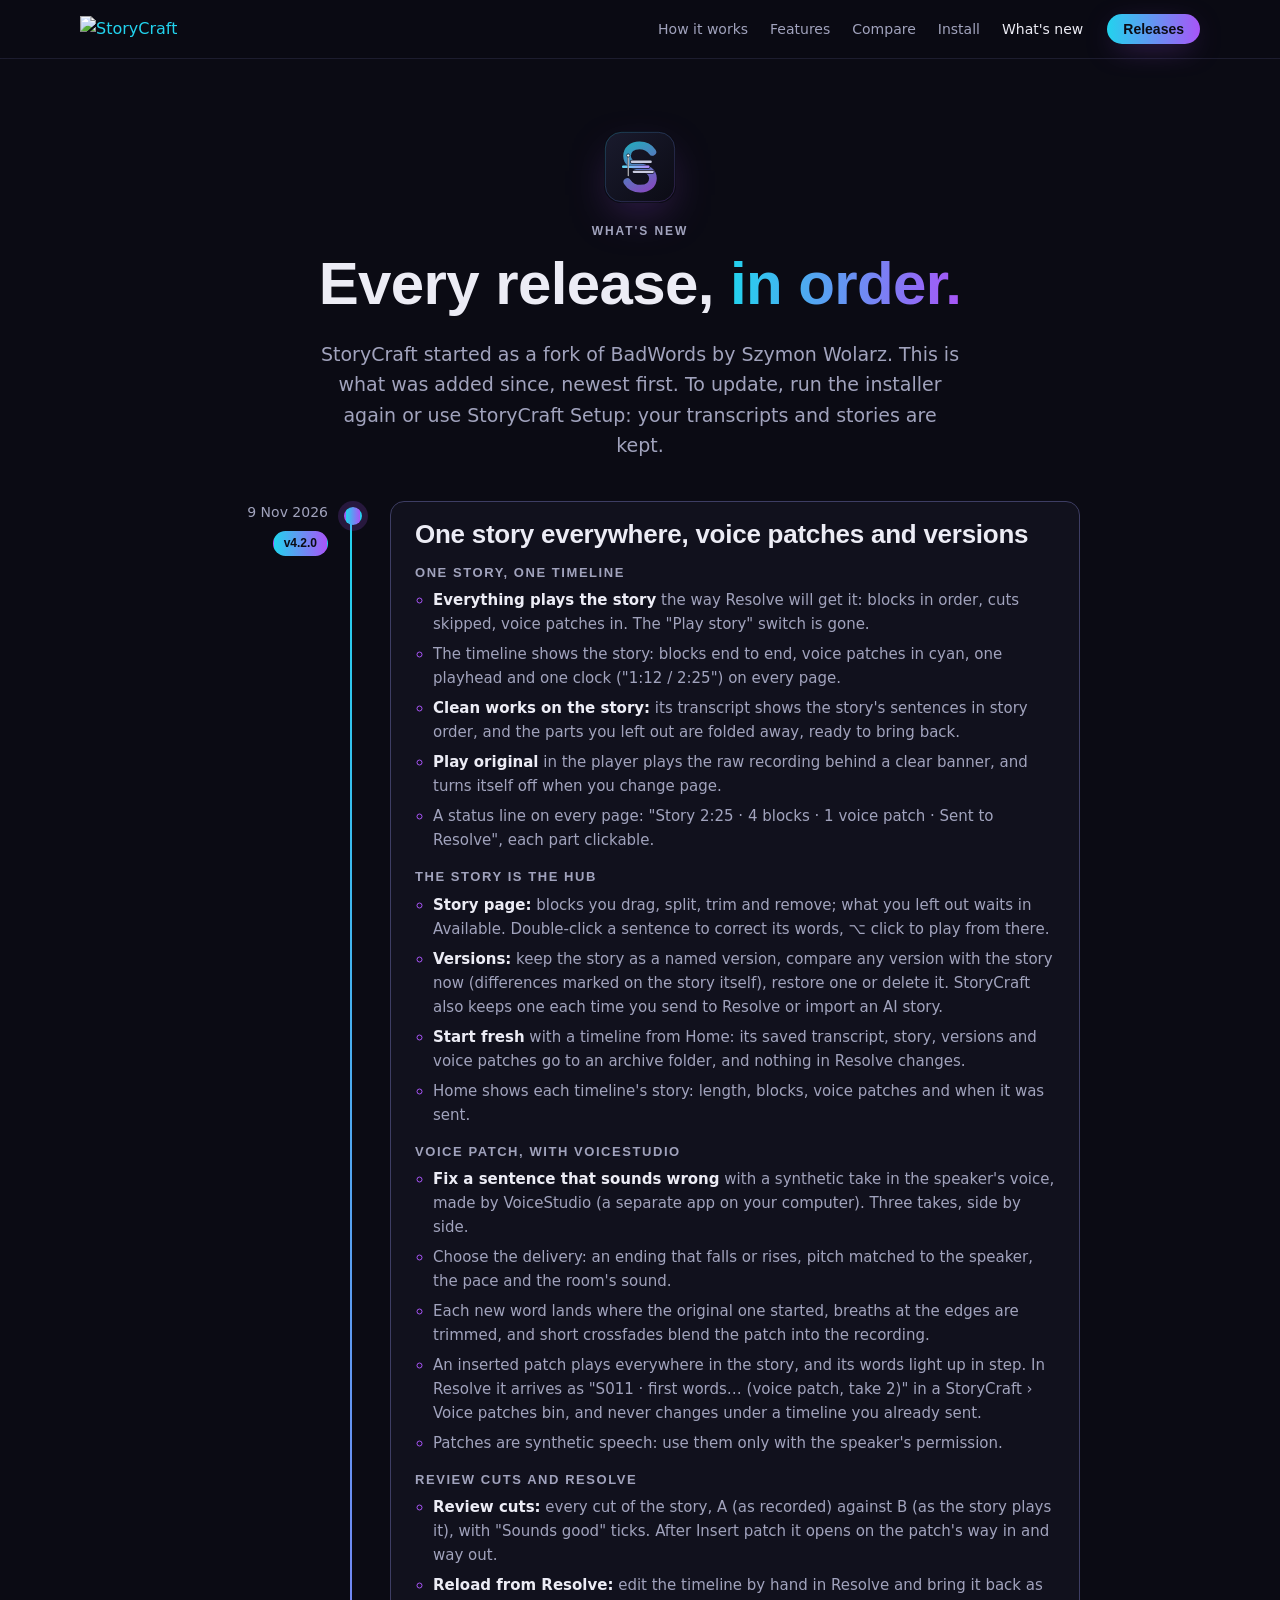
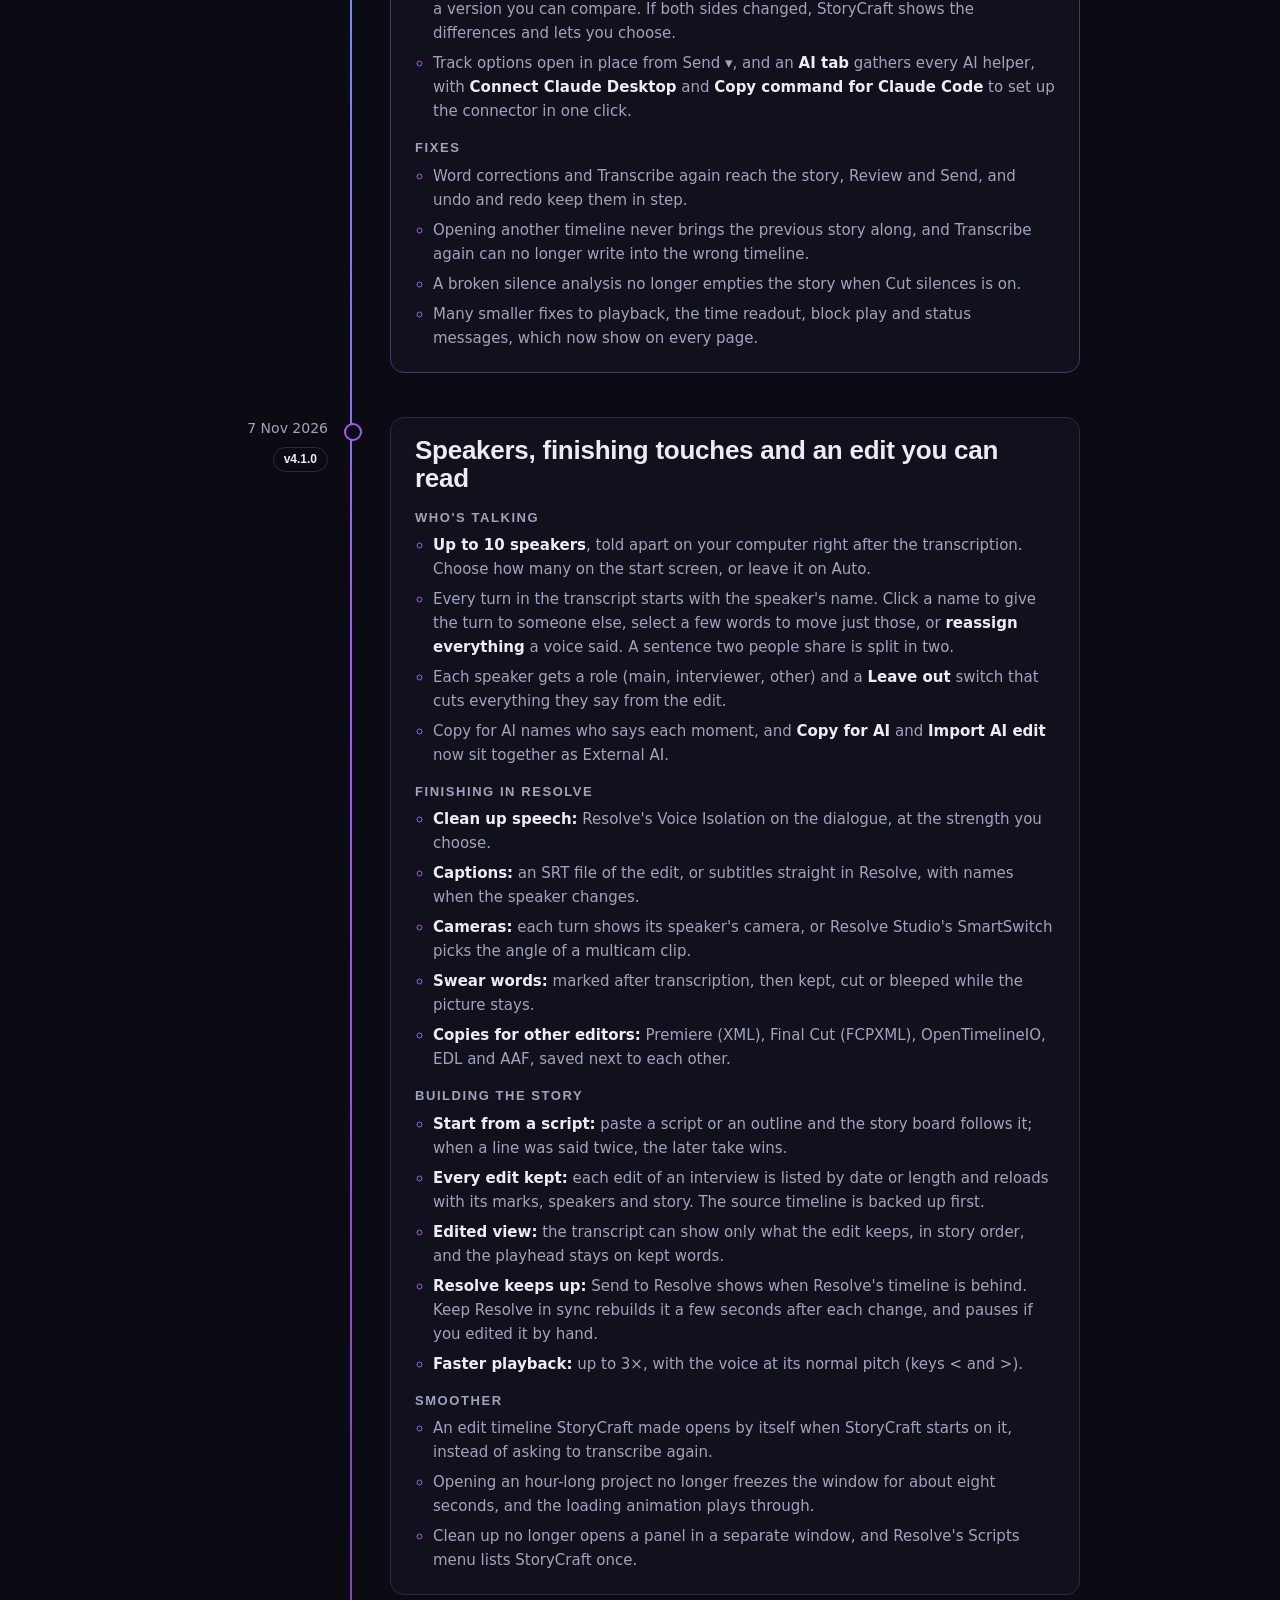
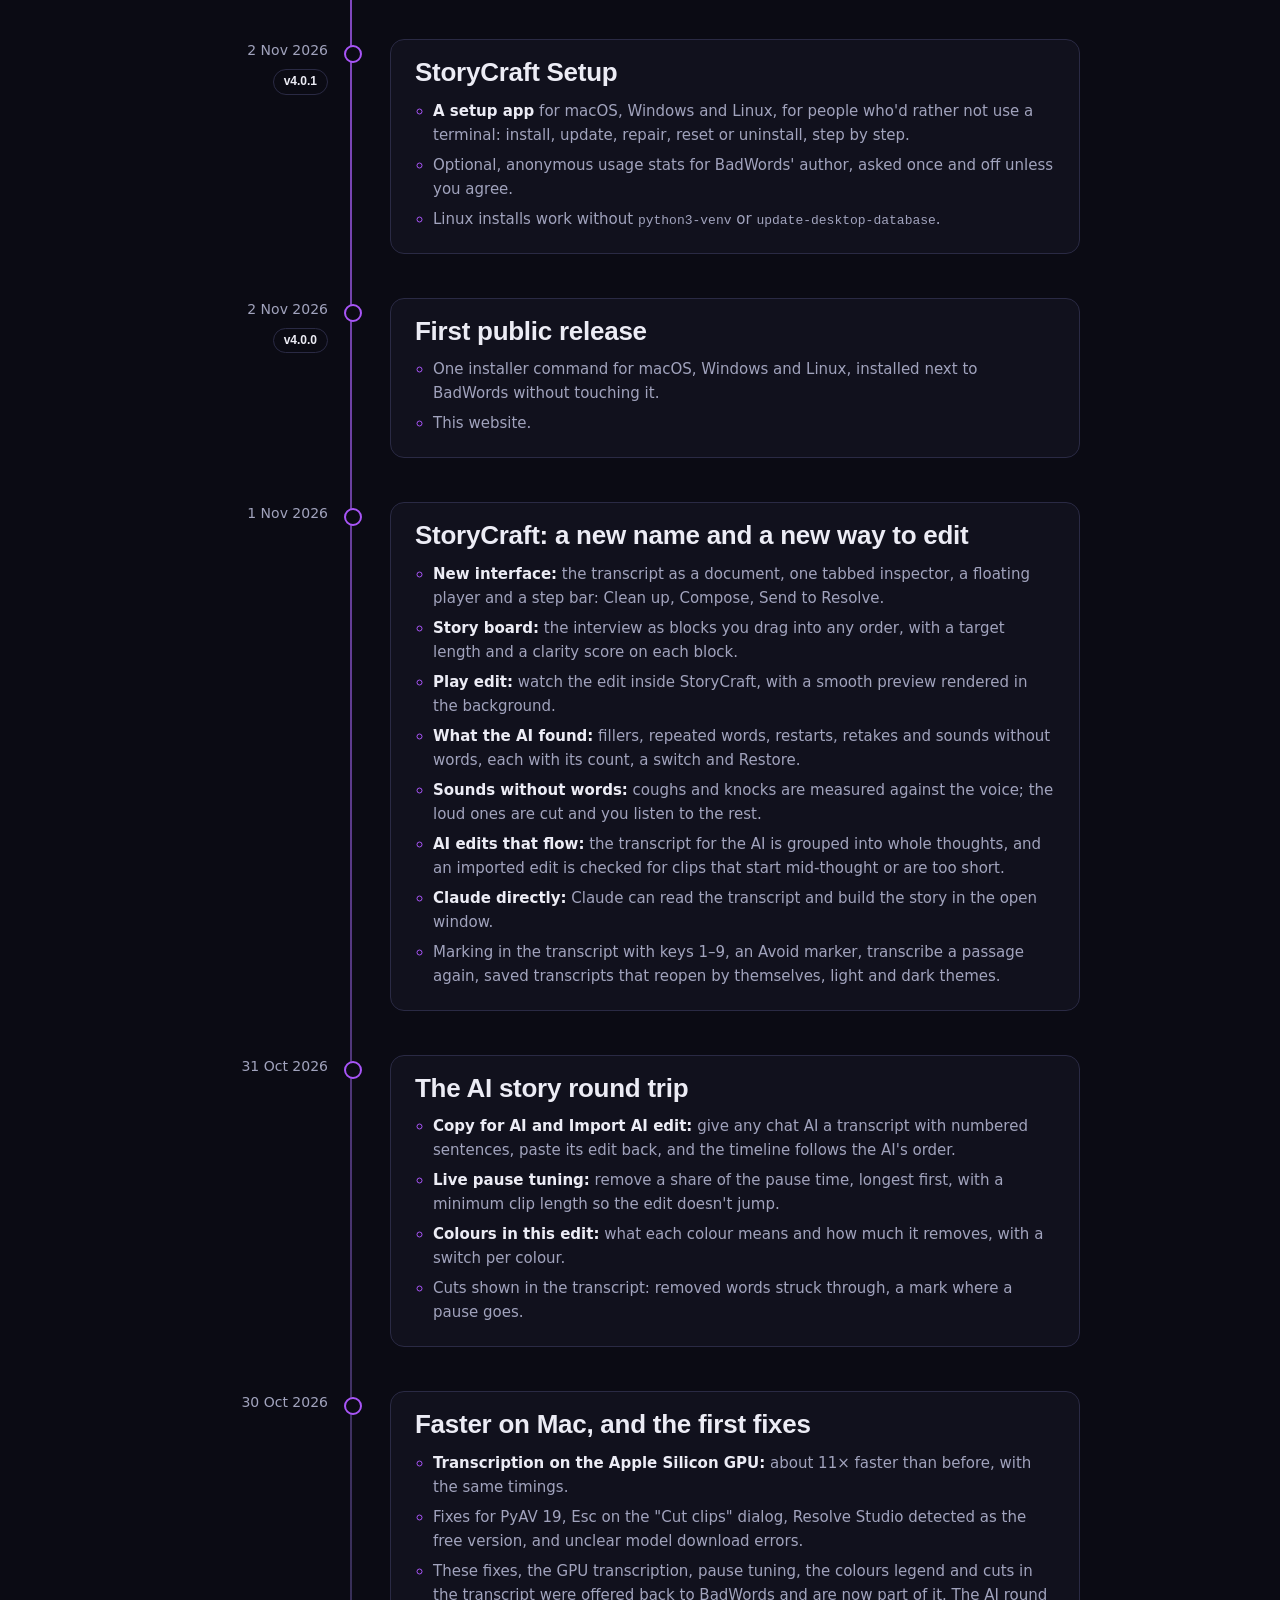
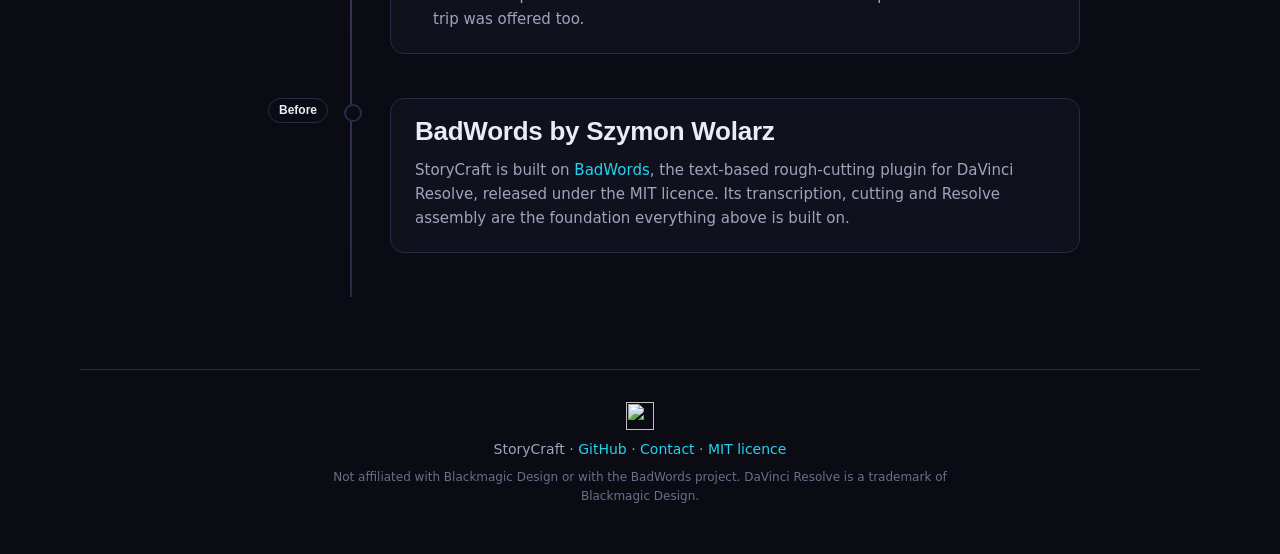
==== commit 7c6d5e2c: "feat(website): v4.2 timeline entry, new screenshots, story-centred copy - timeline.html: v4.2.0 (9 N" ====
--- a/website/timeline.html
+++ b/website/timeline.html
@@ -4,7 +4,7 @@
 <meta charset="utf-8">
 <meta name="viewport" content="width=device-width, initial-scale=1">
 <title>What's new · StoryCraft</title>
-<meta name="description" content="Every StoryCraft release and what it added, from the first fixes to BadWords to speakers, captions and cameras by speaker.">
+<meta name="description" content="Every StoryCraft release and what it added, from the first fixes to BadWords to speakers, voice patches and story versions.">
 <meta name="theme-color" content="#0b0b14">
 <meta property="og:title" content="What's new in StoryCraft">
 <meta property="og:description" content="Every StoryCraft release and what it added.">
@@ -12,7 +12,7 @@
 <link rel="icon" href="assets/brand/favicon.svg" type="image/svg+xml">
 <link rel="icon" href="assets/brand/favicon.ico" sizes="any">
 <link rel="apple-touch-icon" href="assets/brand/apple-touch-icon.png">
-<link rel="stylesheet" href="styles.css?v=13">
+<link rel="stylesheet" href="styles.css?v=14">
 </head>
 <body>
 
@@ -40,7 +40,50 @@
 <section class="wrap">
   <ol class="rel">
 
-    <li class="rel-item rel-latest">
+    <li class="rel-item rel-latest" id="v4-2-0">
+      <div class="rel-when"><time datetime="2026-11-09">9 Nov 2026</time><span class="rel-ver">v4.2.0</span></div>
+      <div class="rel-body">
+        <h2>One story everywhere, voice patches and versions</h2>
+        <h3>One story, one timeline</h3>
+        <ul>
+          <li><b>Everything plays the story</b> the way Resolve will get it: blocks in order, cuts skipped, voice patches in. The "Play story" switch is gone.</li>
+          <li>The timeline shows the story: blocks end to end, voice patches in cyan, one playhead and one clock ("1:12 / 2:25") on every page.</li>
+          <li><b>Clean works on the story:</b> its transcript shows the story's sentences in story order, and the parts you left out are folded away, ready to bring back.</li>
+          <li><b>Play original</b> in the player plays the raw recording behind a clear banner, and turns itself off when you change page.</li>
+          <li>A status line on every page: "Story 2:25 · 4 blocks · 1 voice patch · Sent to Resolve", each part clickable.</li>
+        </ul>
+        <h3>The story is the hub</h3>
+        <ul>
+          <li><b>Story page:</b> blocks you drag, split, trim and remove; what you left out waits in Available. Double-click a sentence to correct its words, ⌥ click to play from there.</li>
+          <li><b>Versions:</b> keep the story as a named version, compare any version with the story now (differences marked on the story itself), restore one or delete it. StoryCraft also keeps one each time you send to Resolve or import an AI story.</li>
+          <li><b>Start fresh</b> with a timeline from Home: its saved transcript, story, versions and voice patches go to an archive folder, and nothing in Resolve changes.</li>
+          <li>Home shows each timeline's story: length, blocks, voice patches and when it was sent.</li>
+        </ul>
+        <h3>Voice patch, with VoiceStudio</h3>
+        <ul>
+          <li><b>Fix a sentence that sounds wrong</b> with a synthetic take in the speaker's voice, made by VoiceStudio (a separate app on your computer). Three takes, side by side.</li>
+          <li>Choose the delivery: an ending that falls or rises, pitch matched to the speaker, the pace and the room's sound.</li>
+          <li>Each new word lands where the original one started, breaths at the edges are trimmed, and short crossfades blend the patch into the recording.</li>
+          <li>An inserted patch plays everywhere in the story, and its words light up in step. In Resolve it arrives as "S011 · first words… (voice patch, take 2)" in a StoryCraft › Voice patches bin, and never changes under a timeline you already sent.</li>
+          <li>Patches are synthetic speech: use them only with the speaker's permission.</li>
+        </ul>
+        <h3>Review cuts and Resolve</h3>
+        <ul>
+          <li><b>Review cuts:</b> every cut of the story, A (as recorded) against B (as the story plays it), with "Sounds good" ticks. After Insert patch it opens on the patch's way in and way out.</li>
+          <li><b>Reload from Resolve:</b> edit the timeline by hand in Resolve and bring it back as a version you can compare. If both sides changed, StoryCraft shows the differences and lets you choose.</li>
+          <li>Track options open in place from Send ▾, and an <b>AI tab</b> gathers every AI helper, with <b>Connect Claude Desktop</b> and <b>Copy command for Claude Code</b> to set up the connector in one click.</li>
+        </ul>
+        <h3>Fixes</h3>
+        <ul>
+          <li>Word corrections and Transcribe again reach the story, Review and Send, and undo and redo keep them in step.</li>
+          <li>Opening another timeline never brings the previous story along, and Transcribe again can no longer write into the wrong timeline.</li>
+          <li>A broken silence analysis no longer empties the story when Cut silences is on.</li>
+          <li>Many smaller fixes to playback, the time readout, block play and status messages, which now show on every page.</li>
+        </ul>
+      </div>
+    </li>
+
+    <li class="rel-item">
       <div class="rel-when"><time datetime="2026-11-07">7 Nov 2026</time><span class="rel-ver">v4.1.0</span></div>
       <div class="rel-body">
         <h2>Speakers, finishing touches and an edit you can read</h2>
--- a/website/styles.css
+++ b/website/styles.css
@@ -23,7 +23,7 @@
 }
 
 * { box-sizing: border-box; }
-html { scroll-behavior: smooth; }
+html { scroll-behavior: smooth; scroll-padding-top: 76px; }
 body {
   margin: 0;
   background: var(--ink);
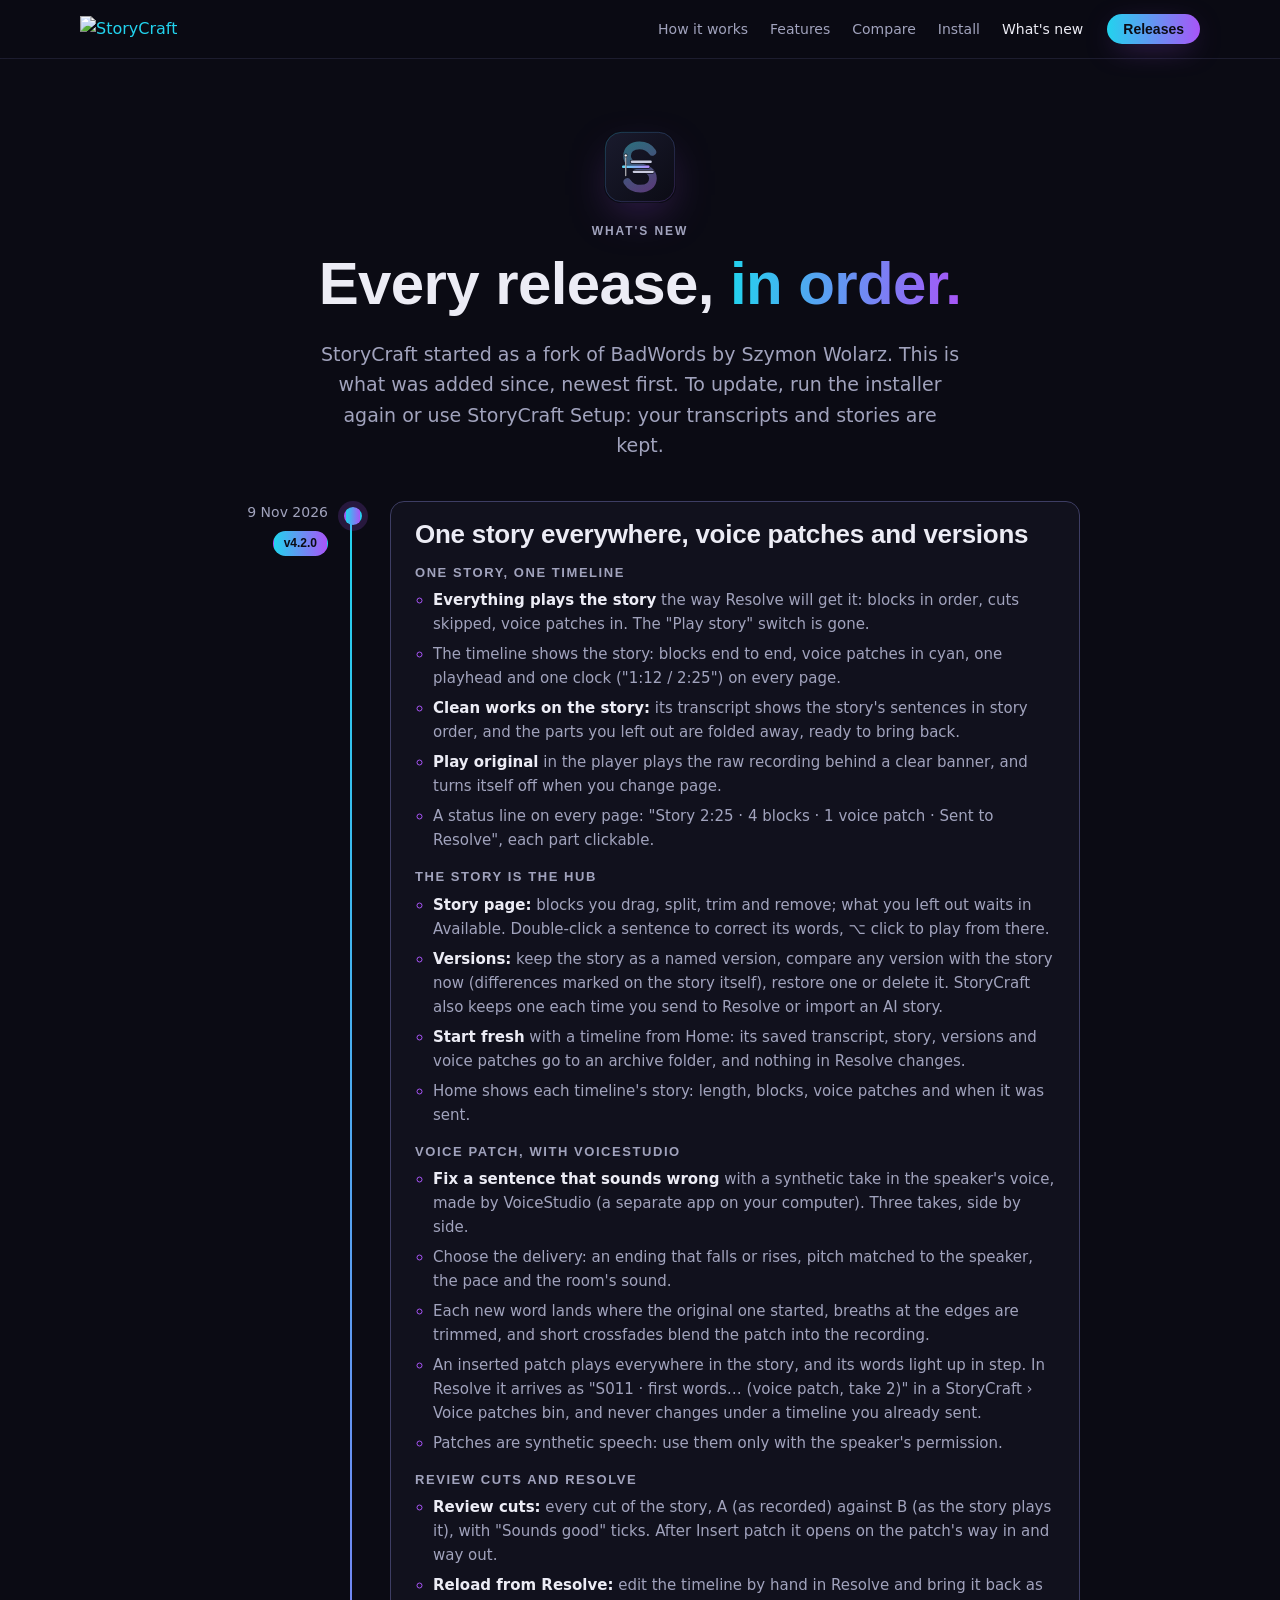
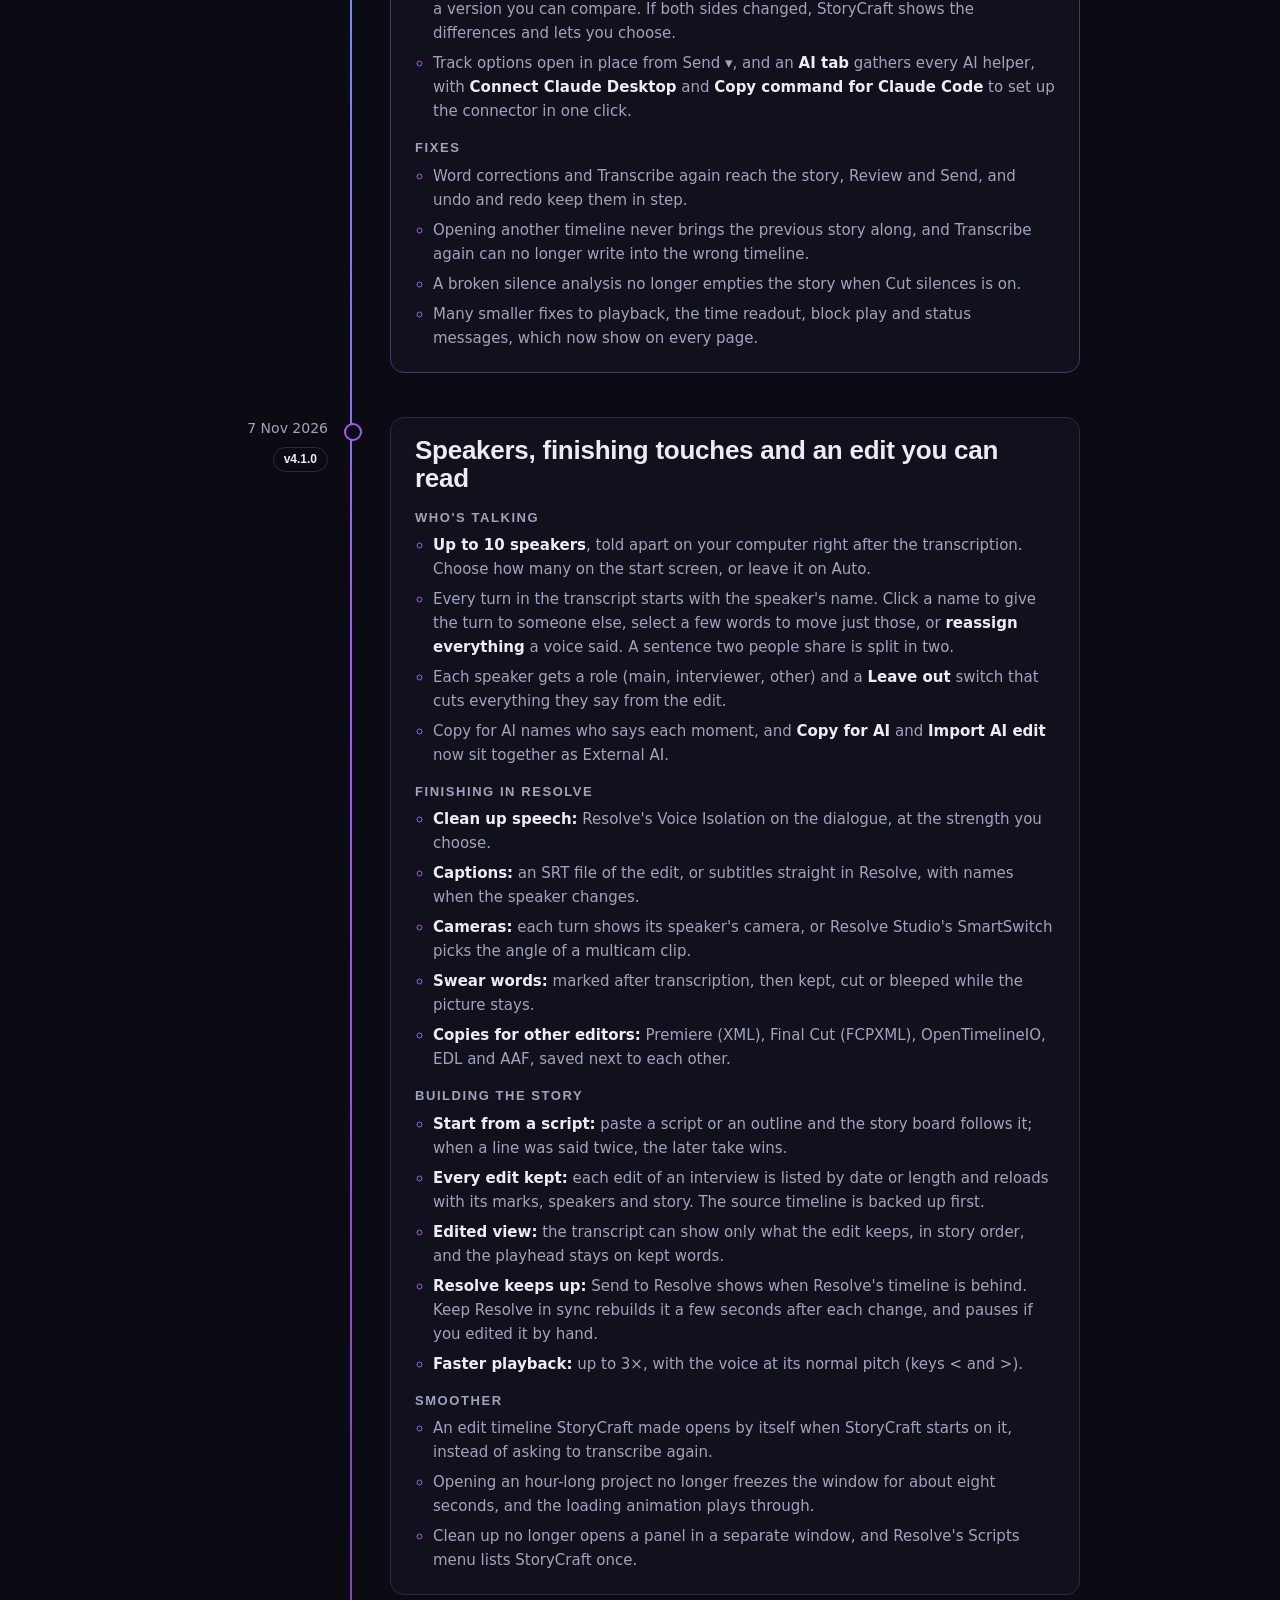
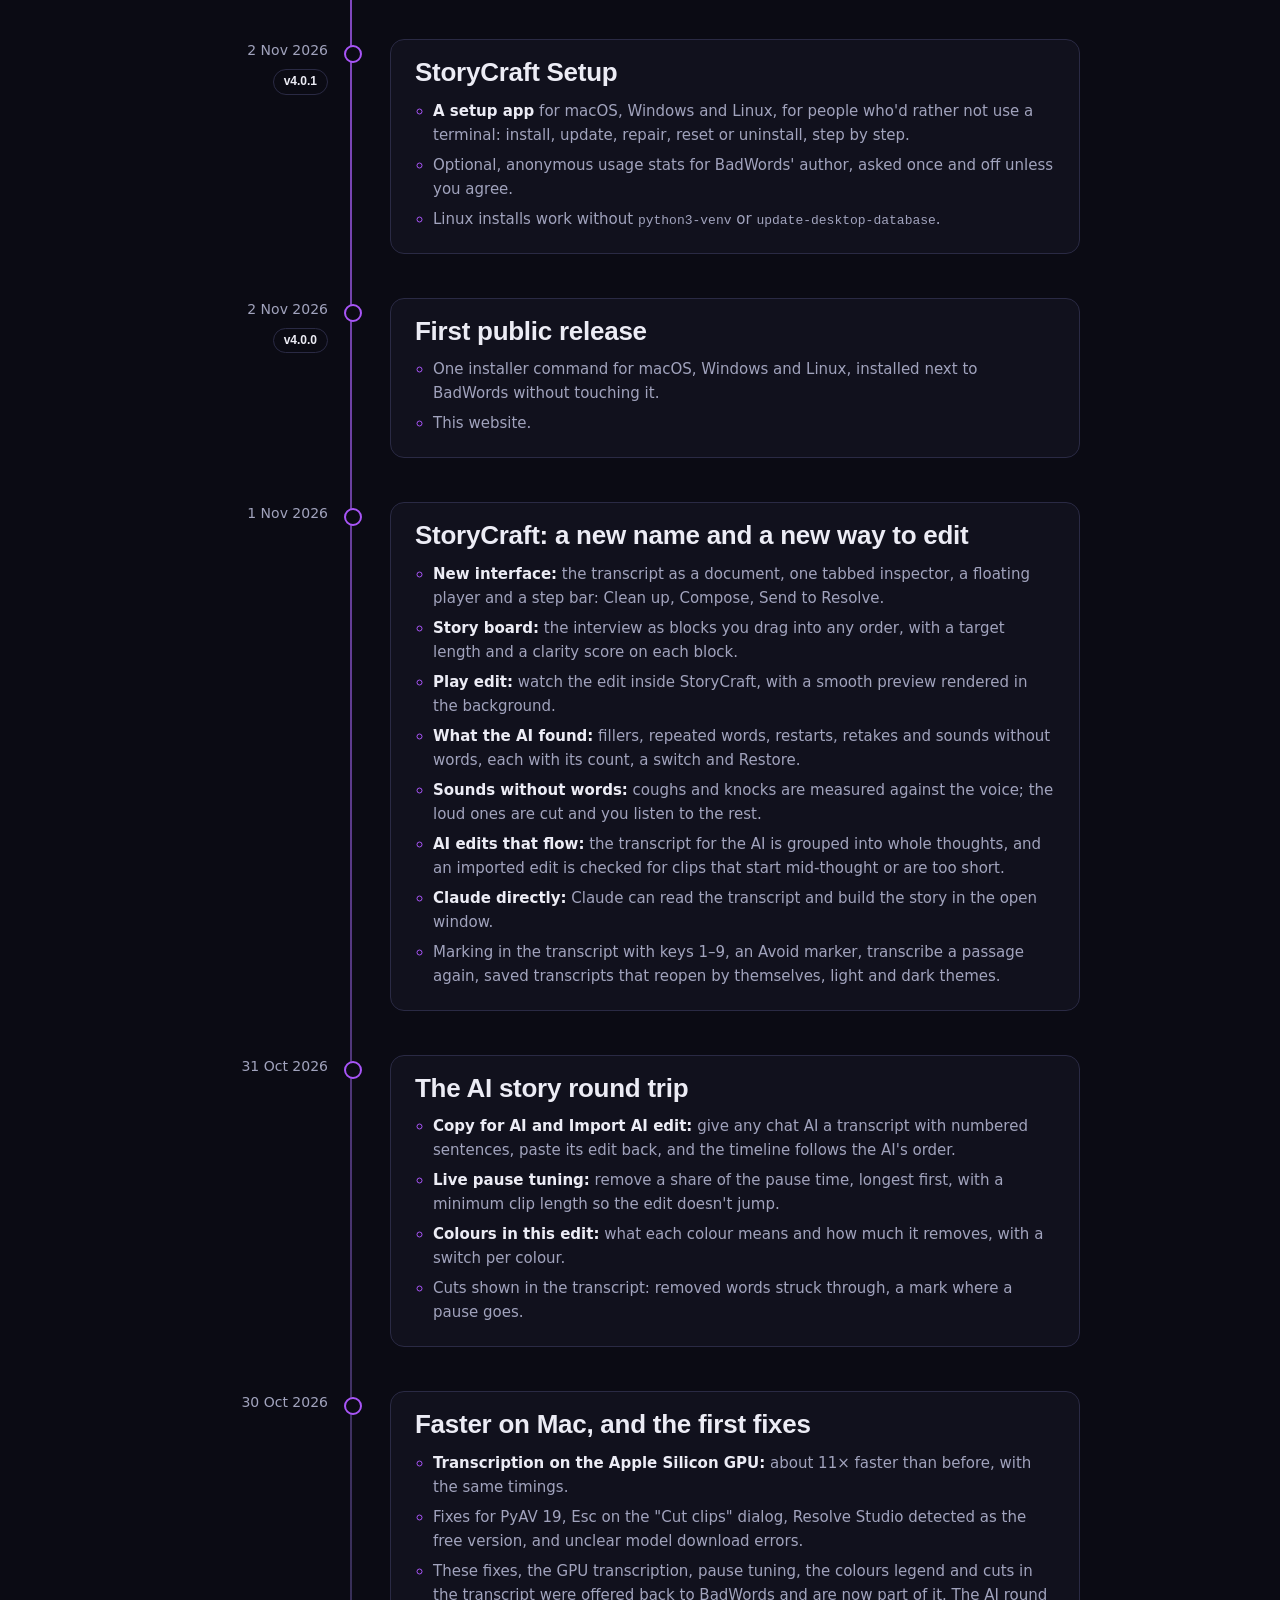
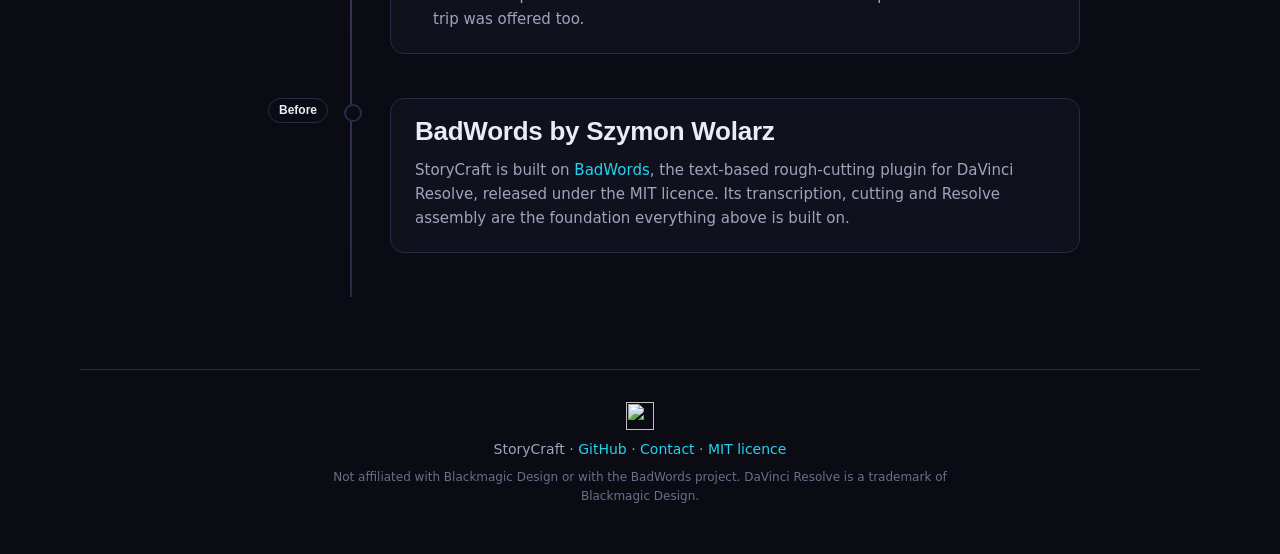
==== commit d6b95dc0: "docs(website,readme): market Voice patch for errors, noise and tone - Website: new Voice patch secti" ====
--- a/website/timeline.html
+++ b/website/timeline.html
@@ -12,7 +12,7 @@
 <link rel="icon" href="assets/brand/favicon.svg" type="image/svg+xml">
 <link rel="icon" href="assets/brand/favicon.ico" sizes="any">
 <link rel="apple-touch-icon" href="assets/brand/apple-touch-icon.png">
-<link rel="stylesheet" href="styles.css?v=14">
+<link rel="stylesheet" href="styles.css?v=15">
 </head>
 <body>
 
--- a/website/styles.css
+++ b/website/styles.css
@@ -276,6 +276,16 @@
 .lightbox-close { position: fixed; top: 16px; right: 20px; width: 40px; height: 40px; border-radius: 50%; border: 1px solid var(--line); background: var(--ink-3); color: var(--text); font-size: 22px; cursor: pointer; }
 
 /* ── Features ── */
+.voice { padding-bottom: 104px; }
+.voice-cards .card { display: flex; flex-direction: column; }
+.voice-cards .ai-tag { align-self: flex-start; margin-bottom: 16px; }
+.voice-cards .card h3::before { display: none; }
+.card .vp-eg { margin-top: auto; padding-top: 18px; font: 500 15px/1.5 "Outfit", sans-serif; color: var(--text); }
+.vp-eg del { color: var(--faint); text-decoration-color: var(--red); }
+.vp-eg ins { text-decoration: none; color: var(--cyan); background: rgba(34, 211, 238, .1); border-radius: 4px; padding: 0 4px; }
+.vp-facts { list-style: none; display: flex; flex-wrap: wrap; justify-content: center; gap: 10px; padding: 0; margin: 24px 0 0; }
+.vp-facts li { padding: 8px 14px; border-radius: 999px; border: 1px solid var(--line); background: var(--ink-2); color: var(--muted); font-size: 14px; }
+.vp-note { max-width: 760px; margin: 22px auto 0; text-align: center; color: var(--faint); font-size: 14px; }
 .features { padding-bottom: 104px; }
 .cards { display: grid; grid-template-columns: repeat(3, 1fr); gap: 16px; }
 .card { padding: 26px; border-radius: var(--radius); background: var(--ink-2); border: 1px solid var(--line); transition: border-color .25s, transform .25s; }
@@ -303,7 +313,7 @@
 .compare { padding-bottom: 104px; }
 .compare-scroll { overflow-x: auto; border: 1px solid var(--line); border-radius: var(--radius); background: var(--ink-2); }
 .compare-scroll:focus-visible { outline: 2px solid var(--cyan); outline-offset: 2px; }
-.compare-table { width: 100%; min-width: 760px; border-collapse: collapse; font-size: 14px; }
+.compare-table { width: 100%; min-width: 840px; border-collapse: collapse; font-size: 14px; }
 .compare-table th, .compare-table td { padding: 14px 12px; text-align: center; vertical-align: middle; border-bottom: 1px solid var(--line); color: var(--muted); white-space: nowrap; }
 .compare-table tbody tr:last-child th, .compare-table tbody tr:last-child td { border-bottom: 0; }
 .compare-table thead th { font: 600 11px/1.3 "Outfit", sans-serif; letter-spacing: .12em; text-transform: uppercase; color: var(--faint); }
@@ -407,7 +417,7 @@
   .chat .bubble.reply { display: none; }
   .cards { grid-template-columns: 1fr; }
   .privacy-inner { padding: 28px; }
-  .compare-table { min-width: 620px; font-size: 13px; }
+  .compare-table { min-width: 690px; font-size: 13px; }
   .compare-table th, .compare-table td { padding: 12px 8px; }
   .compare-table tbody th { white-space: normal; width: 104px; min-width: 104px; line-height: 1.3; }
   .line { font-size: 14px; }
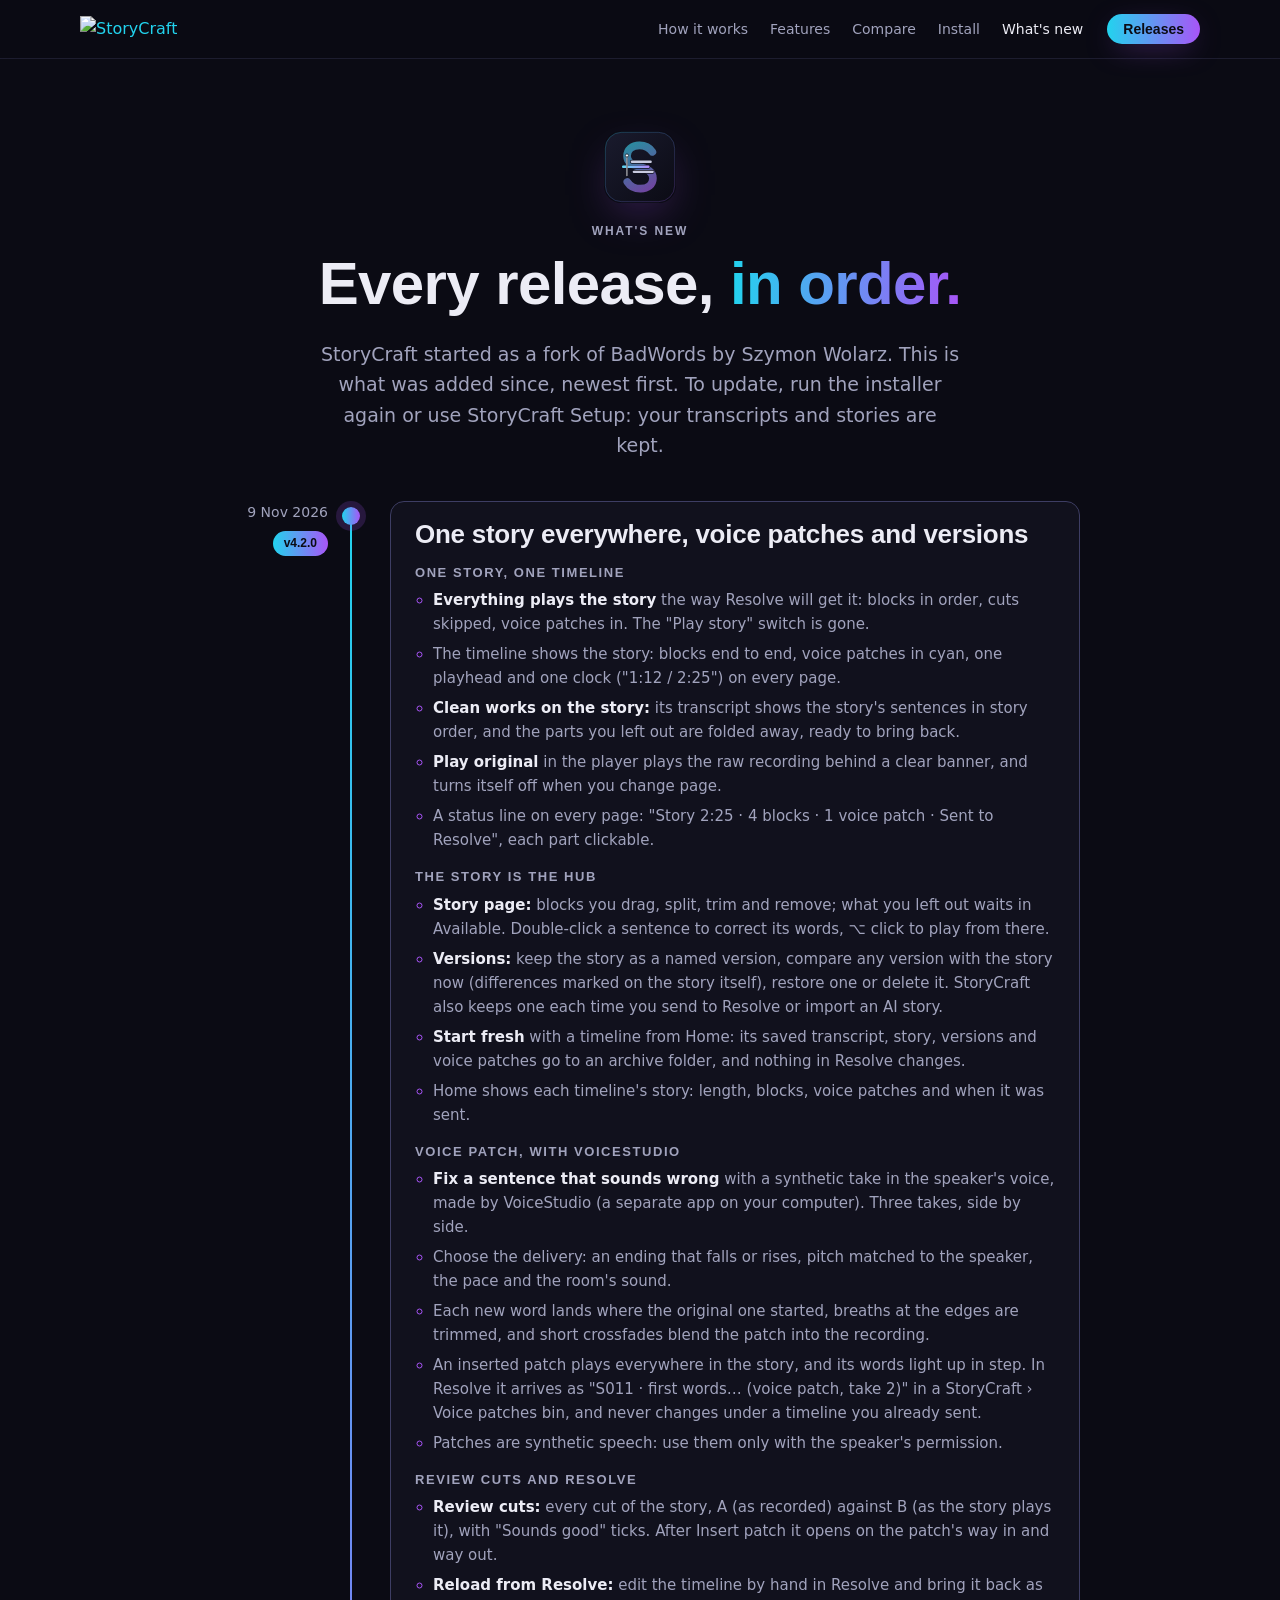
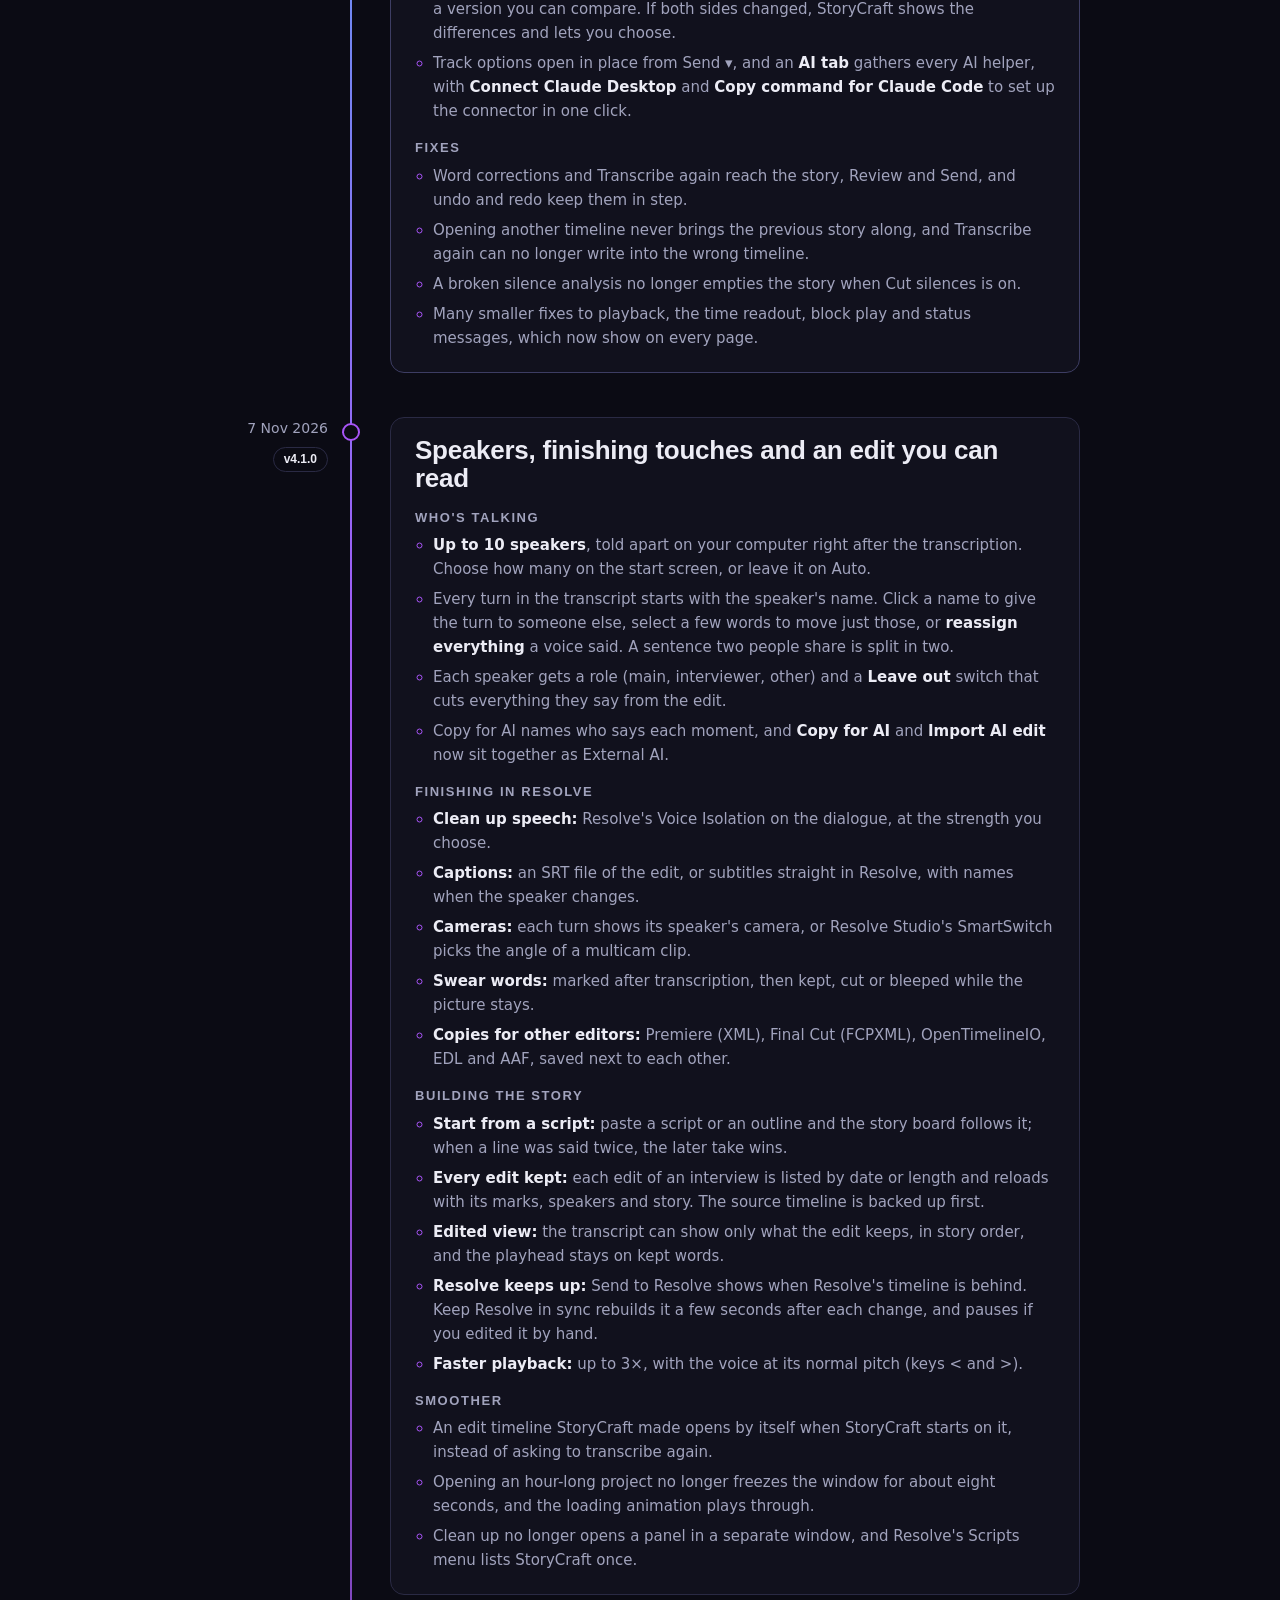
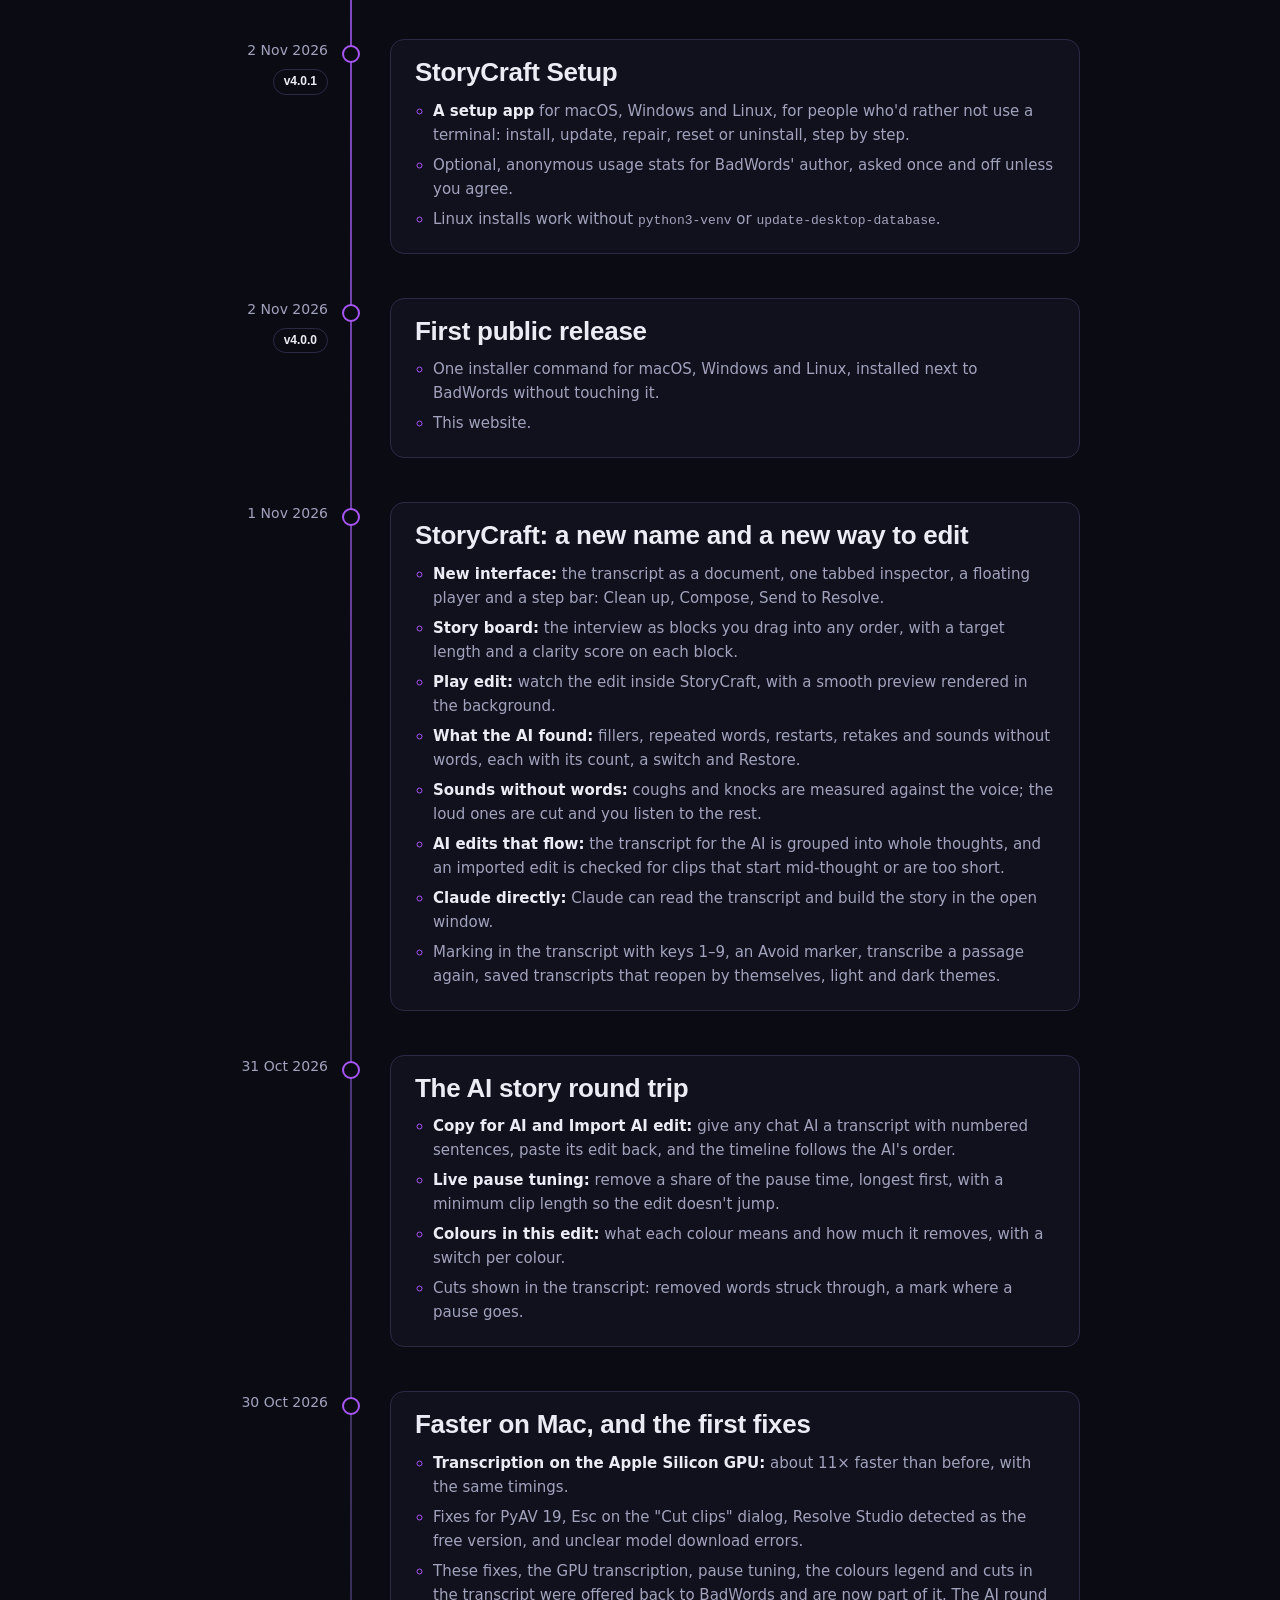
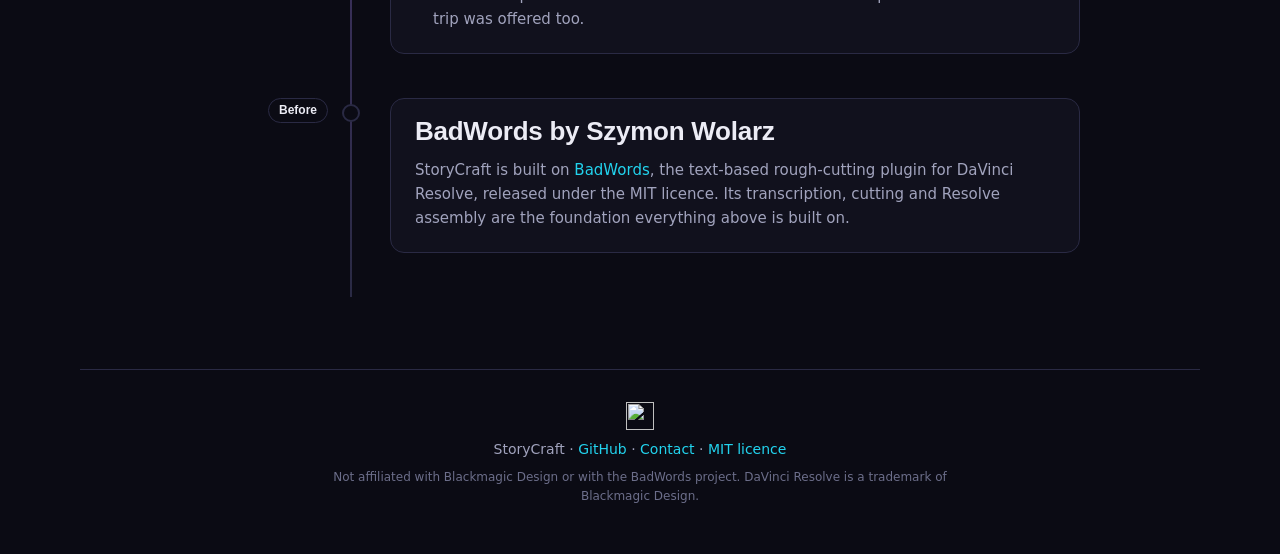
==== commit 8a5f846c: "fix(website): clean gradient on the latest-release dot and pill The gradient was painted under a tra" ====
--- a/website/timeline.html
+++ b/website/timeline.html
@@ -12,7 +12,7 @@
 <link rel="icon" href="assets/brand/favicon.svg" type="image/svg+xml">
 <link rel="icon" href="assets/brand/favicon.ico" sizes="any">
 <link rel="apple-touch-icon" href="assets/brand/apple-touch-icon.png">
-<link rel="stylesheet" href="styles.css?v=15">
+<link rel="stylesheet" href="styles.css?v=17">
 </head>
 <body>
 
--- a/website/styles.css
+++ b/website/styles.css
@@ -114,7 +114,7 @@
   flex: none; width: 28px; height: 28px; border-radius: 50%; display: grid; place-items: center;
   font: 600 13px/1 "Outfit", sans-serif; border: 1px solid var(--line); color: var(--muted);
 }
-.step[aria-selected="true"] .step-num { background: var(--grad); color: #0b0b14; border-color: transparent; }
+.step[aria-selected="true"] .step-num { background: var(--grad) border-box; color: #0b0b14; border-color: transparent; }
 .step-text { display: grid; gap: 4px; }
 .step-text b { font: 600 16px/1.3 "Outfit", sans-serif; }
 .step-text span { font-size: 14px; line-height: 1.5; }
@@ -448,12 +448,12 @@
 .rel { list-style: none; margin: 0 auto; padding: 0 0 72px; max-width: 880px; position: relative; }
 .rel::before { content: ""; position: absolute; left: 150px; top: 8px; bottom: 72px; width: 2px; background: linear-gradient(var(--cyan), var(--violet) 40%, var(--line)); }
 .rel-item { display: grid; grid-template-columns: 150px 1fr; gap: 0 40px; position: relative; padding-bottom: 44px; }
-.rel-item::before { content: ""; position: absolute; left: 144px; top: 6px; width: 14px; height: 14px; border-radius: 50%; background: var(--ink); border: 2px solid var(--violet); }
-.rel-latest::before { background: var(--grad); border-color: transparent; box-shadow: 0 0 0 6px rgba(168, 85, 247, .18); }
+.rel-item::before { content: ""; position: absolute; left: 142px; top: 6px; width: 14px; height: 14px; border-radius: 50%; background: var(--ink); border: 2px solid var(--violet); }
+.rel-latest::before { background: var(--grad) border-box; border-color: transparent; box-shadow: 0 0 0 6px rgba(168, 85, 247, .18); }
 .rel-origin::before { border-color: var(--line); }
 .rel-when { display: grid; justify-items: end; align-content: start; gap: 8px; padding-right: 22px; color: var(--muted); font-size: 14px; }
 .rel-ver { padding: 2px 10px; border-radius: 999px; border: 1px solid var(--line); font: 600 12px/1.6 "Outfit", sans-serif; color: var(--text); }
-.rel-latest .rel-ver { background: var(--grad); color: var(--ink); border-color: transparent; }
+.rel-latest .rel-ver { background: var(--grad) border-box; color: var(--ink); border-color: transparent; }
 .rel-body { padding: 18px 24px 22px; border-radius: var(--radius); background: var(--ink-2); border: 1px solid var(--line); min-width: 0; }
 .rel-latest .rel-body { border-color: #3d3d63; }
 .rel-body h2 { font-size: clamp(20px, 2.6vw, 26px); margin-bottom: 12px; }
@@ -463,7 +463,7 @@
 .rel-body b { color: var(--text); font-weight: 600; }
 .rel-body p { margin: 0; color: var(--muted); font-size: 15px; }
 @media (max-width: 720px) {
-  .rel::before { left: 6px; }
+  .rel::before { left: 8px; }
   .rel-item { grid-template-columns: 1fr; padding-left: 30px; }
   .rel-item::before { left: 0; }
   .rel-when { justify-items: start; grid-auto-flow: column; justify-content: start; align-items: center; padding: 0 0 10px; }
